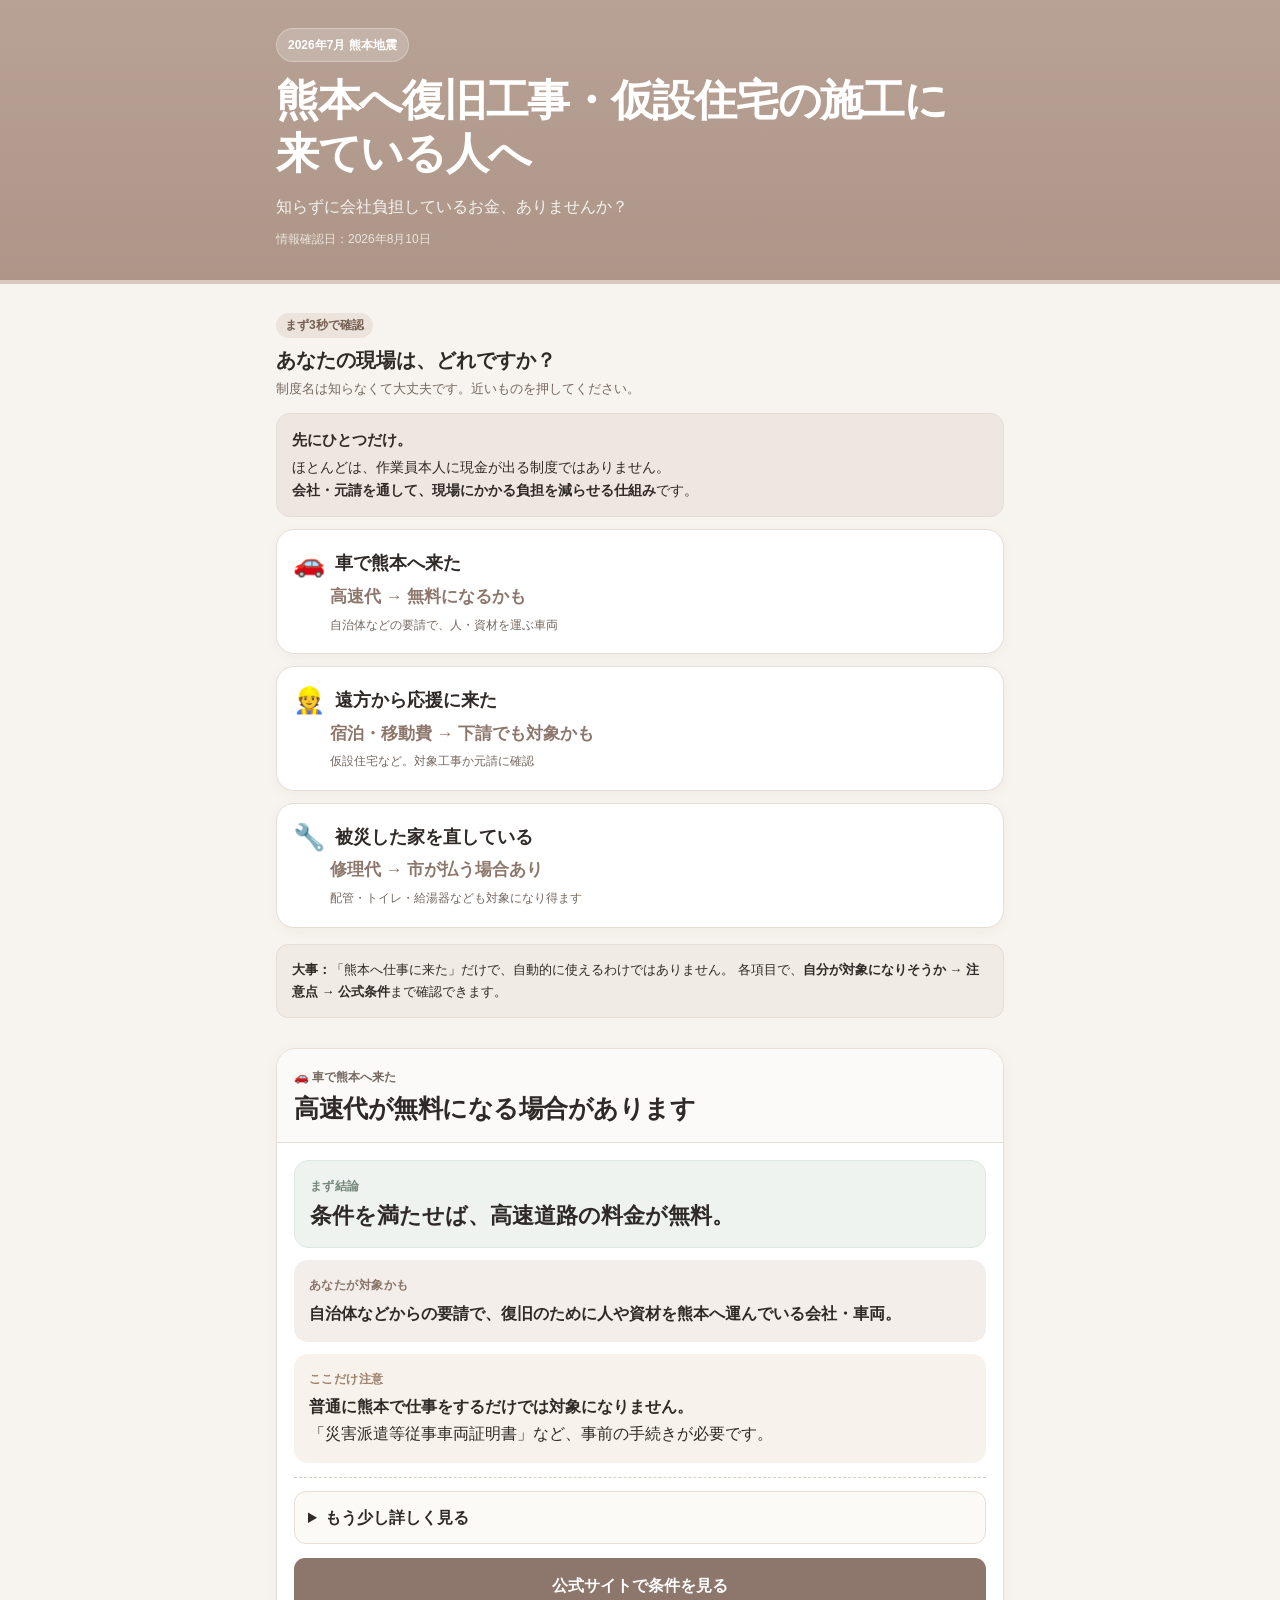
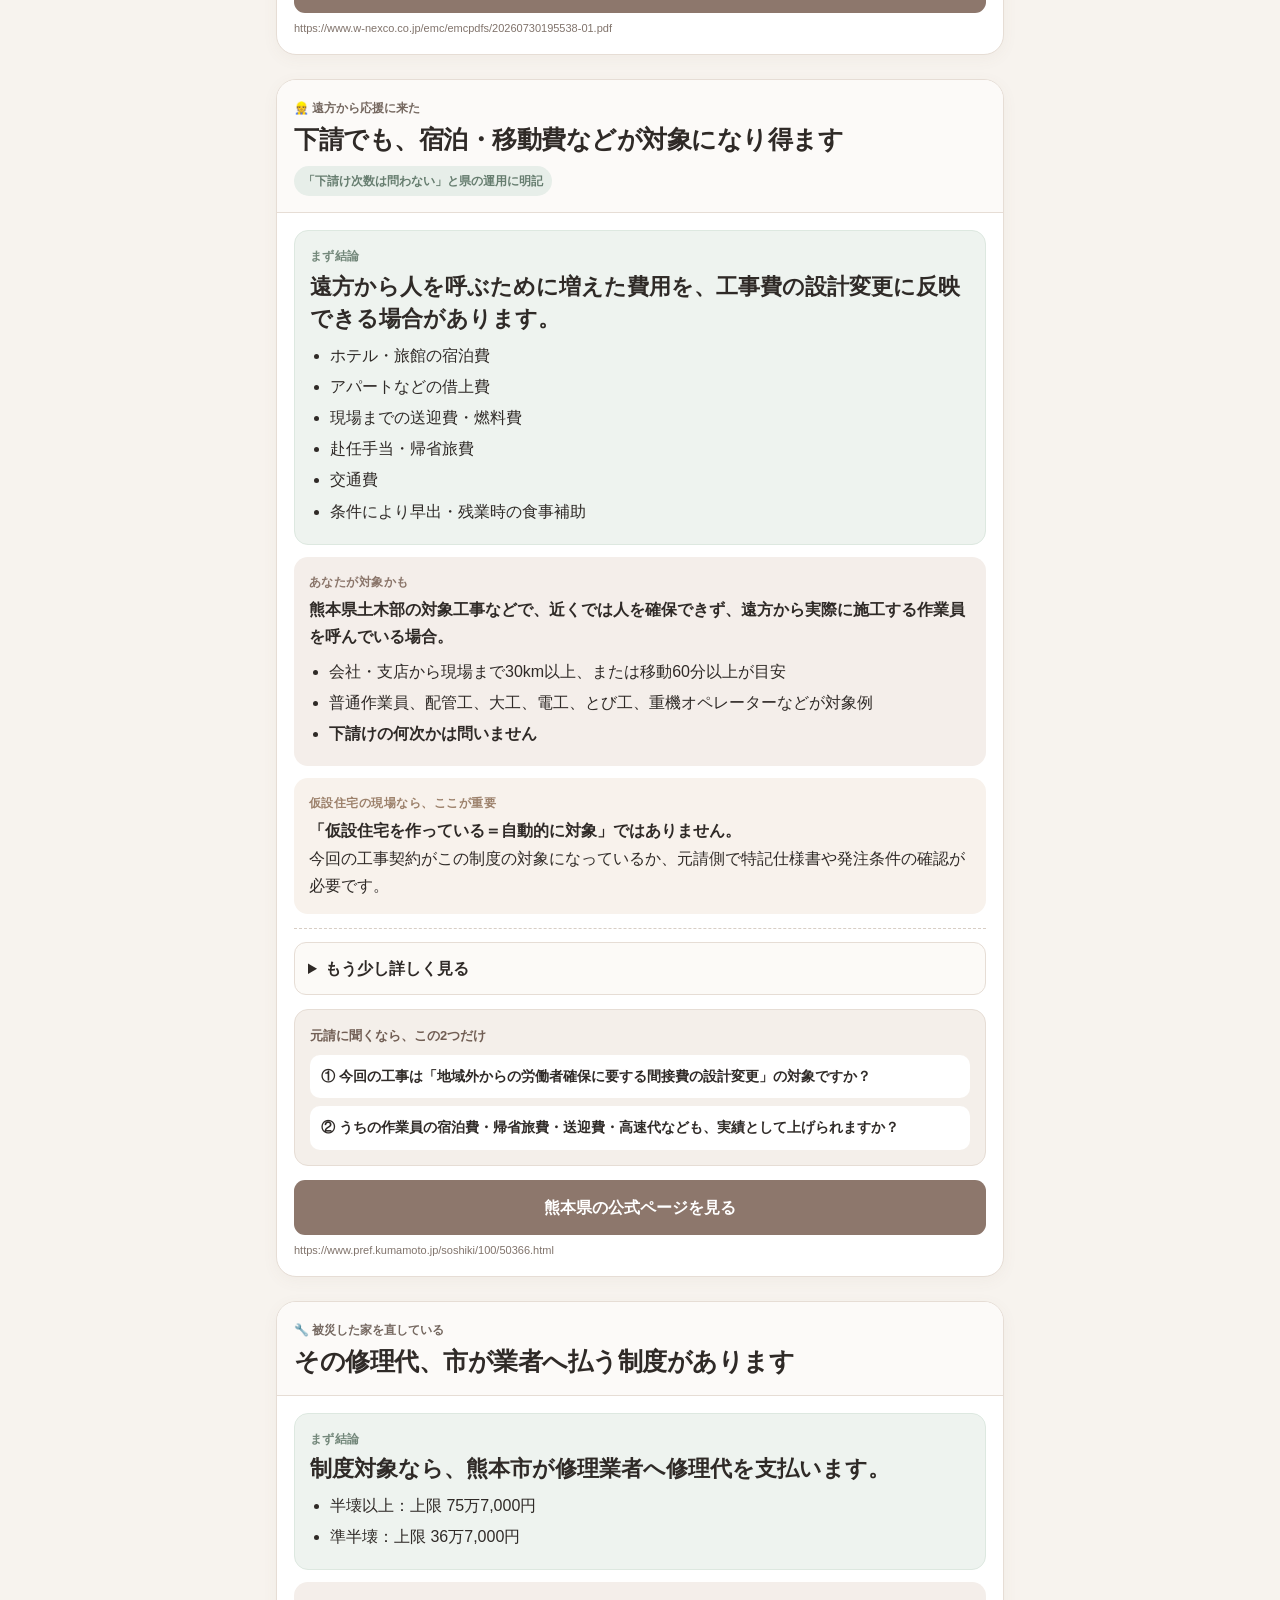
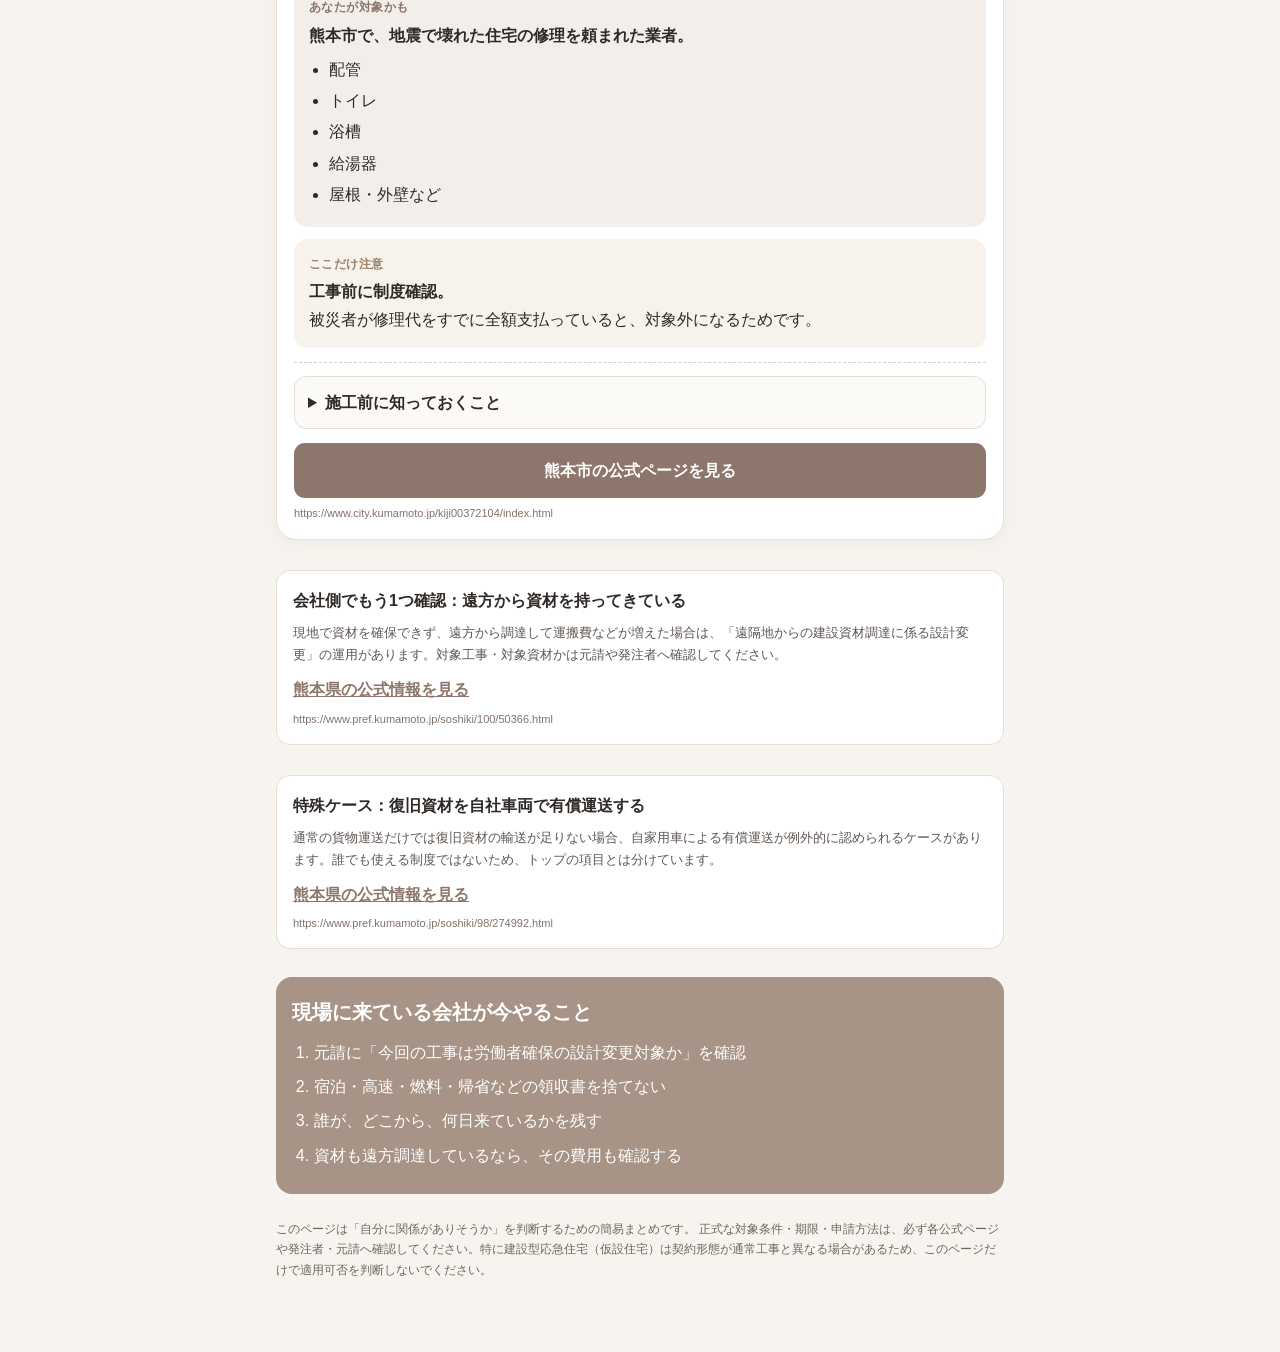
==== genba.html @ 7e6121ac "Add audience split landing page for Kumamoto support" ====
<!doctype html>
<html lang="ja">
<head>
<meta charset="utf-8">
<meta name="viewport" content="width=device-width, initial-scale=1">
<title>熊本へ復旧工事に来ている人へ</title>
<meta name="description" content="熊本へ復旧・仮設住宅などの施工に入る会社や現場の人向け。高速代、遠方作業員の宿泊・移動費、被災住宅の修理制度を簡単に確認できます。">
<style>
:root{
  --text:#2F2A27;
  --muted:#756860;
  --bg:#F7F3EE;
  --white:#FFFFFF;
  --line:#E6DDD5;

  --hero:#B39B8D;
  --hero-accent:#D8C8BD;

  --primary:#9C8578;
  --primary-strong:#8D776C;
  --primary-soft:#F2ECE7;

  --info:#9A867A;
  --info-soft:#F4EEEA;

  --success:#8FA193;
  --success-soft:#EEF3EF;

  --caution:#B39A82;
  --caution-soft:#F8F2EC;

  --neutral-soft:#F1EBE5;
}
*{box-sizing:border-box}
html{scroll-behavior:smooth}
body{
  margin:0;
  background:var(--bg);
  color:var(--text);
  font-family:-apple-system,BlinkMacSystemFont,"Segoe UI","Hiragino Sans","Yu Gothic UI","Yu Gothic",Meiryo,sans-serif;
  line-height:1.7;
}
a{color:inherit}
.wrap{max-width:760px;margin:0 auto;padding:0 16px 72px}

.hero{
  background:linear-gradient(180deg, #B8A295 0%, #AD9688 100%);
  color:#fff;
  border-bottom:4px solid var(--hero-accent);
}
.hero .wrap{padding-top:28px;padding-bottom:30px}
.kicker{
  display:inline-block;
  padding:6px 11px;
  margin-bottom:12px;
  background:rgba(255,255,255,.20);
  color:#fff;
  font-size:12px;
  font-weight:800;
  border-radius:999px;
  border:1px solid rgba(255,255,255,.28);
}
h1{
  margin:0;
  font-size:clamp(29px,7vw,43px);
  line-height:1.22;
  letter-spacing:-.03em;
}
.hero p{
  margin:14px 0 0;
  font-size:16px;
  color:#F6F3F0;
}
.date{
  margin-top:9px !important;
  color:#ECE3DC !important;
  font-size:12px !important;
}

.intro{
  margin:24px 0 12px;
  font-size:20px;
  font-weight:900;
  line-height:1.45;
}
.intro small{
  display:block;
  margin-top:5px;
  color:var(--muted);
  font-size:13px;
  font-weight:500;
}

.menu{display:grid;gap:12px}
.menu a{
  display:block;
  text-decoration:none;
  background:var(--white);
  border:1px solid var(--line);
  border-radius:18px;
  padding:18px 16px;
  box-shadow:0 3px 12px rgba(111,95,84,.05);
}
.menu .top{
  display:flex;
  align-items:center;
  gap:10px;
  margin-bottom:4px;
  font-size:18px;
  font-weight:900;
}
.icon{font-size:26px;line-height:1}
.arrow{
  display:block;
  padding-left:37px;
  color:var(--primary-strong);
  font-size:17px;
  font-weight:900;
}
.hint{
  display:block;
  padding-left:37px;
  margin-top:3px;
  font-size:12px;
  color:var(--muted);
}

.note{
  margin:16px 0 30px;
  padding:14px 15px;
  background:var(--neutral-soft);
  border:1px solid var(--line);
  border-radius:12px;
  font-size:13px;
}
.note b{color:var(--text)}
.pay-note{
  margin:14px 0 12px;
  padding:14px 15px;
  background:#EEE7E1;
  border:1px solid var(--line);
  border-radius:14px;
  font-size:14px;
  line-height:1.65;
}
.pay-note strong{
  display:block;
  margin-bottom:3px;
  font-size:15px;
}
.quick-label{
  display:inline-block;
  margin-bottom:8px;
  padding:4px 9px;
  border-radius:999px;
  background:#ECE3DC;
  color:#755F53;
  font-size:12px;
  font-weight:900;
}

.card{
  background:var(--white);
  border:1px solid var(--line);
  border-radius:20px;
  overflow:hidden;
  margin:17px 0 24px;
  box-shadow:0 4px 16px rgba(111,95,84,.05);
}
.card-head{
  padding:18px 17px 16px;
  border-bottom:1px solid var(--line);
  background:#FCFAF8;
}
.card-head .eyebrow{
  font-size:12px;
  font-weight:900;
  color:var(--muted);
}
.card h2{
  margin:5px 0 0;
  font-size:25px;
  line-height:1.35;
  letter-spacing:-.02em;
}
.card-body{padding:17px}

.answer,.who,.caution{
  margin:0 0 12px;
  padding:15px;
  border-radius:14px;
}
.answer{background:var(--success-soft)}
.who{background:var(--info-soft)}
.caution{background:var(--caution-soft)}

.small{
  display:block;
  margin-bottom:4px;
  font-size:12px;
  font-weight:900;
  letter-spacing:.04em;
}
.answer .small{color:#73877A}
.who .small{color:#8A756A}
.caution .small{color:#9C816B}

.answer strong{
  display:block;
  font-size:22px;
  line-height:1.45;
}
.answer{
  border:1px solid #DDE8E0;
}
.who p,.caution p{margin:0}
.who p{font-weight:800}
ul{margin:7px 0 0;padding-left:1.25em}
li{margin:4px 0}

.details{
  margin-top:14px;
  border-top:1px dashed #D8CEC5;
  padding-top:13px;
}
details{
  border:1px solid var(--line);
  border-radius:12px;
  background:#FCFAF7;
  overflow:hidden;
}
summary{
  cursor:pointer;
  padding:12px 13px;
  font-weight:900;
}
.detail-inner{
  padding:0 13px 13px;
  font-size:13px;
  color:#57504B;
}

.ask-box{
  margin:14px 0 0;
  padding:15px;
  background:#F4EFEA;
  border:1px solid var(--line);
  border-radius:14px;
}
.ask-box .ask-title{
  display:block;
  margin-bottom:8px;
  font-size:13px;
  font-weight:900;
  color:#715E54;
}
.ask-box p{
  margin:8px 0 0;
  padding:10px 11px;
  background:#fff;
  border-radius:10px;
  font-size:14px;
  font-weight:800;
  line-height:1.65;
}
.badge{
  display:inline-block;
  margin-top:9px;
  padding:5px 9px;
  border-radius:999px;
  background:#E7EEE9;
  color:#667D6F;
  font-size:12px;
  font-weight:900;
}

.official{margin-top:14px}
.btn{
  display:block;
  width:100%;
  text-decoration:none;
  text-align:center;
  padding:14px 12px;
  background:var(--primary-strong);
  color:#fff;
  border-radius:11px;
  font-weight:900;
}
.url{
  display:block;
  margin-top:8px;
  font-size:11px;
  line-height:1.45;
  color:#80736B;
  word-break:break-all;
  overflow-wrap:anywhere;
}

.other{
  margin:30px 0 0;
  padding:16px 16px;
  background:var(--white);
  border:1px solid var(--line);
  border-radius:14px;
}
.other h3{margin:0 0 8px;font-size:16px}
.other p{margin:0 0 10px;font-size:13px;color:#5F5752}
.other a{color:var(--primary-strong);font-weight:800;word-break:break-all}

.last{
  margin-top:28px;
  padding:18px 16px;
  background:#A89486;
  color:#fff;
  border-radius:16px;
}
.last h2{margin:0 0 10px;font-size:20px}
.last ol{margin:0;padding-left:1.35em}
.last li{margin:7px 0}

footer{
  margin-top:25px;
  font-size:12px;
  color:#6F665F;
}

@media(max-width:520px){
  .hero .wrap{padding-top:24px;padding-bottom:25px}
  .card h2{font-size:22px}
  .answer strong{font-size:20px}
}
</style>
</head>
<body>

<section class="hero">
  <div class="wrap">
    <div class="kicker">2026年7月 熊本地震</div>
    <h1>熊本へ復旧工事・仮設住宅の施工に<br>来ている人へ</h1>
    <p>知らずに会社負担しているお金、ありませんか？</p>
    <p class="date">情報確認日：2026年8月10日</p>
  </div>
</section>

<main class="wrap">
  <div class="intro">
    <span class="quick-label">まず3秒で確認</span><br>
    あなたの現場は、どれですか？
    <small>制度名は知らなくて大丈夫です。近いものを押してください。</small>
  </div>

  <div class="pay-note">
    <strong>先にひとつだけ。</strong>
    ほとんどは、作業員本人に現金が出る制度ではありません。<br>
    <b>会社・元請を通して、現場にかかる負担を減らせる仕組み</b>です。
  </div>

  <nav class="menu">
    <a href="#highway">
      <span class="top"><span class="icon">🚗</span>車で熊本へ来た</span>
      <span class="arrow">高速代 → 無料になるかも</span>
      <span class="hint">自治体などの要請で、人・資材を運ぶ車両</span>
    </a>
    <a href="#stay">
      <span class="top"><span class="icon">👷</span>遠方から応援に来た</span>
      <span class="arrow">宿泊・移動費 → 下請でも対象かも</span>
      <span class="hint">仮設住宅など。対象工事か元請に確認</span>
    </a>
    <a href="#repair">
      <span class="top"><span class="icon">🔧</span>被災した家を直している</span>
      <span class="arrow">修理代 → 市が払う場合あり</span>
      <span class="hint">配管・トイレ・給湯器なども対象になり得ます</span>
    </a>
  </nav>

  <div class="note">
    <b>大事：</b>「熊本へ仕事に来た」だけで、自動的に使えるわけではありません。
    各項目で、<b>自分が対象になりそうか → 注意点 → 公式条件</b>まで確認できます。
  </div>

  <article class="card" id="highway">
    <div class="card-head">
      <div class="eyebrow">🚗 車で熊本へ来た</div>
      <h2>高速代が無料になる場合があります</h2>
    </div>
    <div class="card-body">
      <div class="answer">
        <span class="small">まず結論</span>
        <strong>条件を満たせば、高速道路の料金が無料。</strong>
      </div>
      <div class="who">
        <span class="small">あなたが対象かも</span>
        <p>自治体などからの要請で、復旧のために人や資材を熊本へ運んでいる会社・車両。</p>
      </div>
      <div class="caution">
        <span class="small">ここだけ注意</span>
        <p><b>普通に熊本で仕事をするだけでは対象になりません。</b><br>
        「災害派遣等従事車両証明書」など、事前の手続きが必要です。</p>
      </div>
      <div class="details">
        <details>
          <summary>もう少し詳しく見る</summary>
          <div class="detail-inner">
            <ul>
              <li>被災地の復旧・復興のため、人員や物資等を輸送する車両が対象になり得ます。</li>
              <li>公的機関等の派遣要請に基づく証明書が必要です。</li>
              <li>無料措置を受ける際は、ETCではなく指定された料金所レーンを利用します。</li>
            </ul>
          </div>
        </details>
      </div>
      <div class="official">
        <a class="btn" href="https://www.w-nexco.co.jp/emc/emcpdfs/20260730195538-01.pdf" target="_blank" rel="noopener">公式サイトで条件を見る</a>
        <span class="url">https://www.w-nexco.co.jp/emc/emcpdfs/20260730195538-01.pdf</span>
      </div>
    </div>
  </article>

  <article class="card" id="stay">
    <div class="card-head">
      <div class="eyebrow">👷 遠方から応援に来た</div>
      <h2>下請でも、宿泊・移動費などが対象になり得ます</h2>
      <span class="badge">「下請け次数は問わない」と県の運用に明記</span>
    </div>
    <div class="card-body">
      <div class="answer">
        <span class="small">まず結論</span>
        <strong>遠方から人を呼ぶために増えた費用を、工事費の設計変更に反映できる場合があります。</strong>
        <ul>
          <li>ホテル・旅館の宿泊費</li>
          <li>アパートなどの借上費</li>
          <li>現場までの送迎費・燃料費</li>
          <li>赴任手当・帰省旅費</li>
          <li>交通費</li>
          <li>条件により早出・残業時の食事補助</li>
        </ul>
      </div>

      <div class="who">
        <span class="small">あなたが対象かも</span>
        <p>熊本県土木部の対象工事などで、近くでは人を確保できず、遠方から実際に施工する作業員を呼んでいる場合。</p>
        <ul>
          <li>会社・支店から現場まで30km以上、または移動60分以上が目安</li>
          <li>普通作業員、配管工、大工、電工、とび工、重機オペレーターなどが対象例</li>
          <li><b>下請けの何次かは問いません</b></li>
        </ul>
      </div>

      <div class="caution">
        <span class="small">仮設住宅の現場なら、ここが重要</span>
        <p><b>「仮設住宅を作っている＝自動的に対象」ではありません。</b><br>
        今回の工事契約がこの制度の対象になっているか、元請側で特記仕様書や発注条件の確認が必要です。</p>
      </div>

      <div class="details">
        <details>
          <summary>もう少し詳しく見る</summary>
          <div class="detail-inner">
            <ul>
              <li>県の資料では「別途の現金支給」ではなく、受注者と発注者の協議による設計変更として扱います。</li>
              <li>領収書・宿泊者ごとの宿泊費資料・燃料費・高速道路利用料・帰省旅費など、実際に支払ったことを確認できる資料が重要です。</li>
              <li>現場代理人・監理（主任）技術者・事務員などは、この制度上の「労働者」の対象から外れる扱いがあります。</li>
              <li>宿泊費には県の運用上の上限額がありますが、妥当性を証明できる場合の扱いも定められています。</li>
            </ul>
          </div>
        </details>
      </div>

      <div class="ask-box">
        <span class="ask-title">元請に聞くなら、この2つだけ</span>
        <p>① 今回の工事は「地域外からの労働者確保に要する間接費の設計変更」の対象ですか？</p>
        <p>② うちの作業員の宿泊費・帰省旅費・送迎費・高速代なども、実績として上げられますか？</p>
      </div>

      <div class="official">
        <a class="btn" href="https://www.pref.kumamoto.jp/soshiki/100/50366.html" target="_blank" rel="noopener">熊本県の公式ページを見る</a>
        <span class="url">https://www.pref.kumamoto.jp/soshiki/100/50366.html</span>
      </div>
    </div>
  </article>

  <article class="card" id="repair">
    <div class="card-head">
      <div class="eyebrow">🔧 被災した家を直している</div>
      <h2>その修理代、市が業者へ払う制度があります</h2>
    </div>
    <div class="card-body">
      <div class="answer">
        <span class="small">まず結論</span>
        <strong>制度対象なら、熊本市が修理業者へ修理代を支払います。</strong>
        <ul>
          <li>半壊以上：上限 75万7,000円</li>
          <li>準半壊：上限 36万7,000円</li>
        </ul>
      </div>
      <div class="who">
        <span class="small">あなたが対象かも</span>
        <p>熊本市で、地震で壊れた住宅の修理を頼まれた業者。</p>
        <ul>
          <li>配管</li><li>トイレ</li><li>浴槽</li><li>給湯器</li><li>屋根・外壁など</li>
        </ul>
      </div>
      <div class="caution">
        <span class="small">ここだけ注意</span>
        <p><b>工事前に制度確認。</b><br>
        被災者が修理代をすでに全額支払っていると、対象外になるためです。</p>
      </div>
      <div class="details">
        <details>
          <summary>施工前に知っておくこと</summary>
          <div class="detail-inner">
            <ul>
              <li>施工会社への補助金ではなく、被災者が利用する「住宅の応急修理」です。</li>
              <li>施工前・施工中・施工後の写真が重要です。</li>
              <li>熊本市から施工業者への支払いには時間がかかる場合があります。</li>
            </ul>
          </div>
        </details>
      </div>
      <div class="official">
        <a class="btn" href="https://www.city.kumamoto.jp/kiji00372104/index.html" target="_blank" rel="noopener">熊本市の公式ページを見る</a>
        <span class="url">https://www.city.kumamoto.jp/kiji00372104/index.html</span>
      </div>
    </div>
  </article>

  <section class="other">
    <h3>会社側でもう1つ確認：遠方から資材を持ってきている</h3>
    <p>現地で資材を確保できず、遠方から調達して運搬費などが増えた場合は、「遠隔地からの建設資材調達に係る設計変更」の運用があります。対象工事・対象資材かは元請や発注者へ確認してください。</p>
    <a href="https://www.pref.kumamoto.jp/soshiki/100/50366.html" target="_blank" rel="noopener">熊本県の公式情報を見る</a>
    <div class="url">https://www.pref.kumamoto.jp/soshiki/100/50366.html</div>
  </section>

  <section class="other">
    <h3>特殊ケース：復旧資材を自社車両で有償運送する</h3>
    <p>通常の貨物運送だけでは復旧資材の輸送が足りない場合、自家用車による有償運送が例外的に認められるケースがあります。誰でも使える制度ではないため、トップの項目とは分けています。</p>
    <a href="https://www.pref.kumamoto.jp/soshiki/98/274992.html" target="_blank" rel="noopener">熊本県の公式情報を見る</a>
    <div class="url">https://www.pref.kumamoto.jp/soshiki/98/274992.html</div>
  </section>

  <section class="last">
    <h2>現場に来ている会社が今やること</h2>
    <ol>
      <li>元請に「今回の工事は労働者確保の設計変更対象か」を確認</li>
      <li>宿泊・高速・燃料・帰省などの領収書を捨てない</li>
      <li>誰が、どこから、何日来ているかを残す</li>
      <li>資材も遠方調達しているなら、その費用も確認する</li>
    </ol>
  </section>

  <footer>
    このページは「自分に関係がありそうか」を判断するための簡易まとめです。
    正式な対象条件・期限・申請方法は、必ず各公式ページや発注者・元請へ確認してください。特に建設型応急住宅（仮設住宅）は契約形態が通常工事と異なる場合があるため、このページだけで適用可否を判断しないでください。
  </footer>
</main>
</body>
</html>
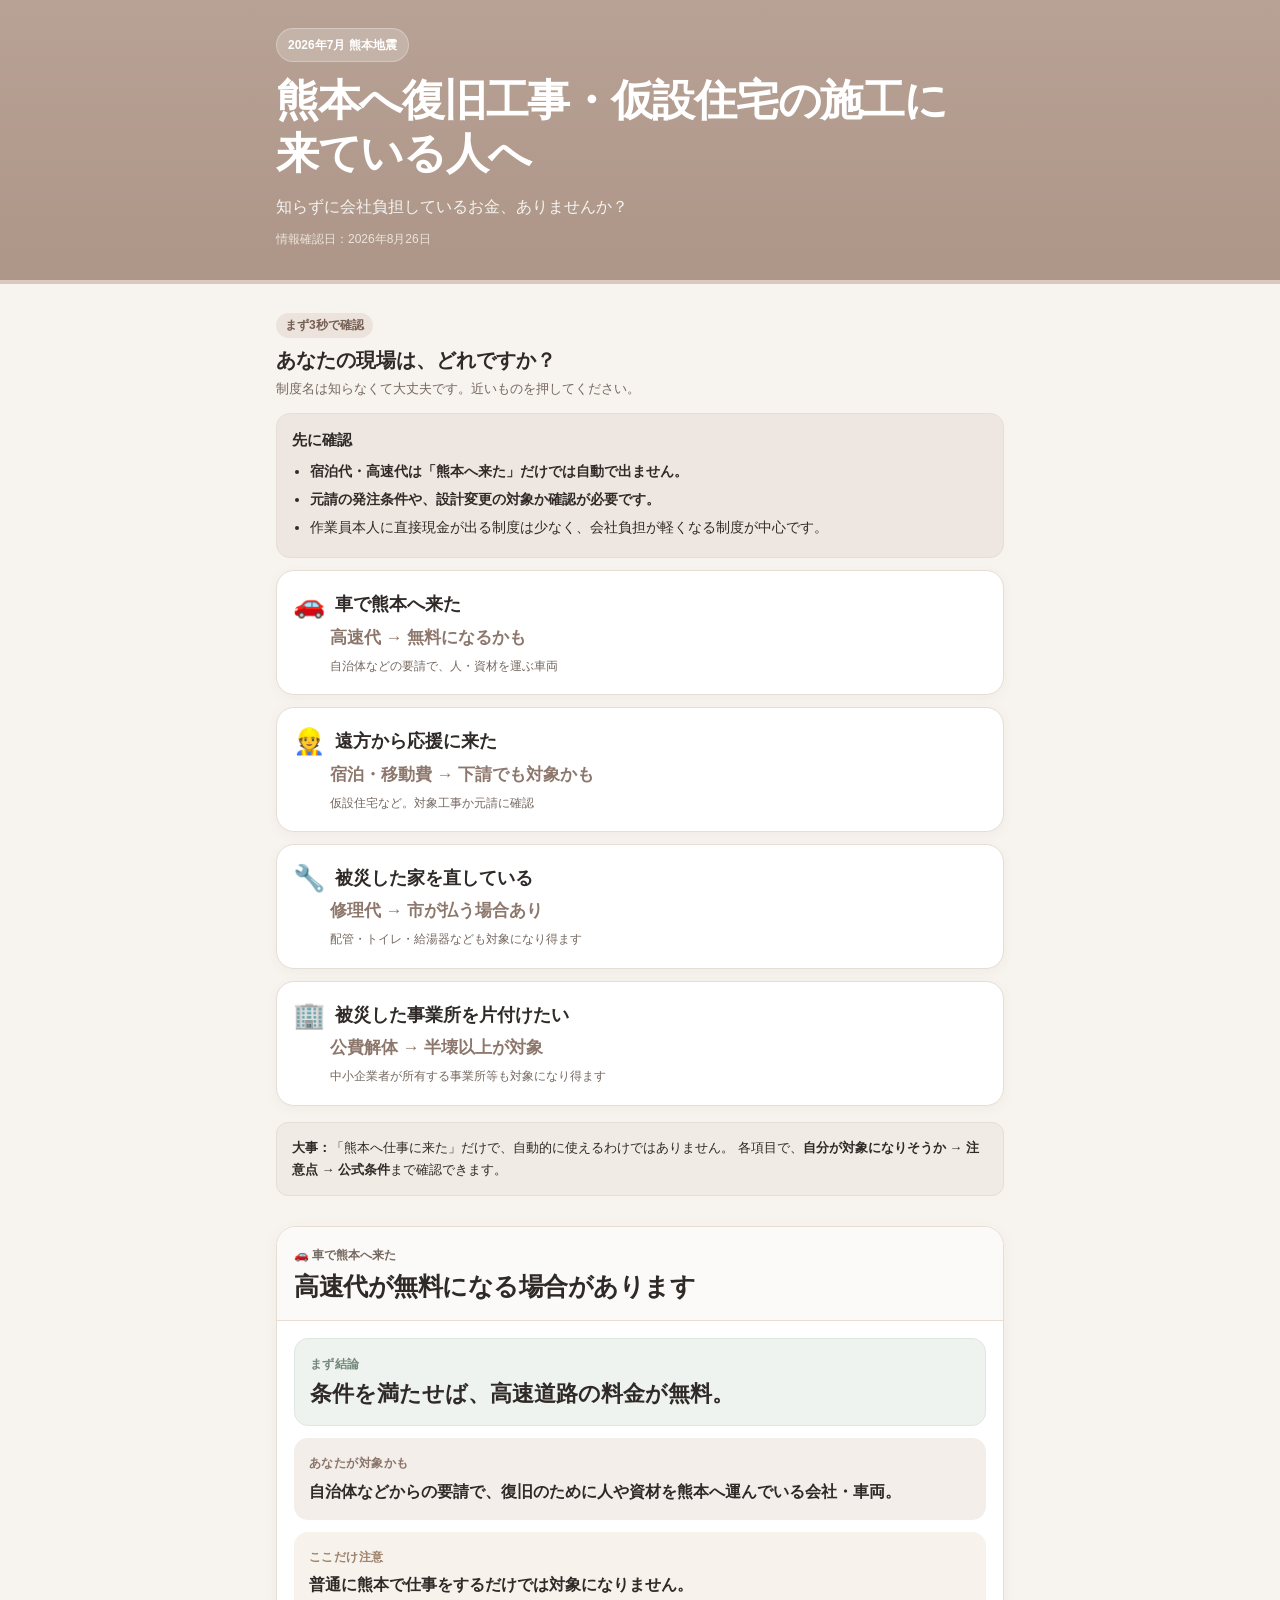
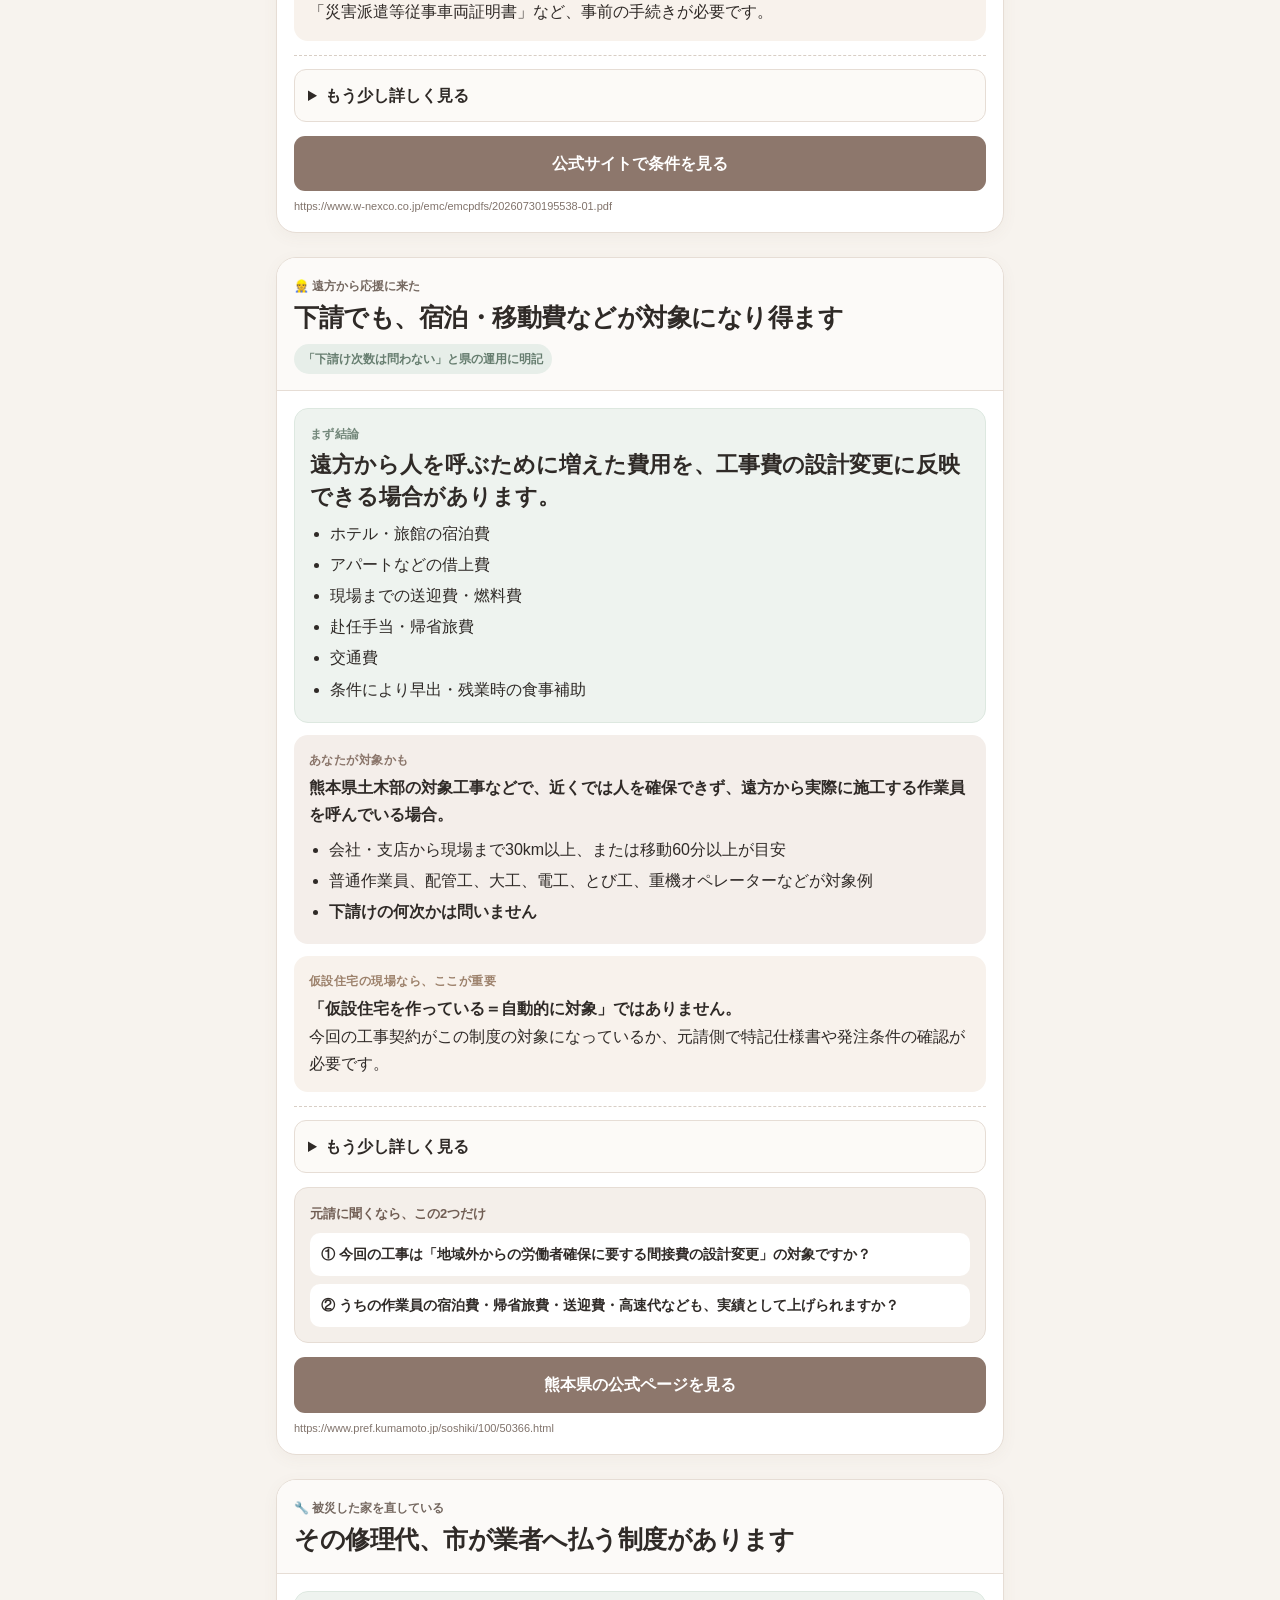
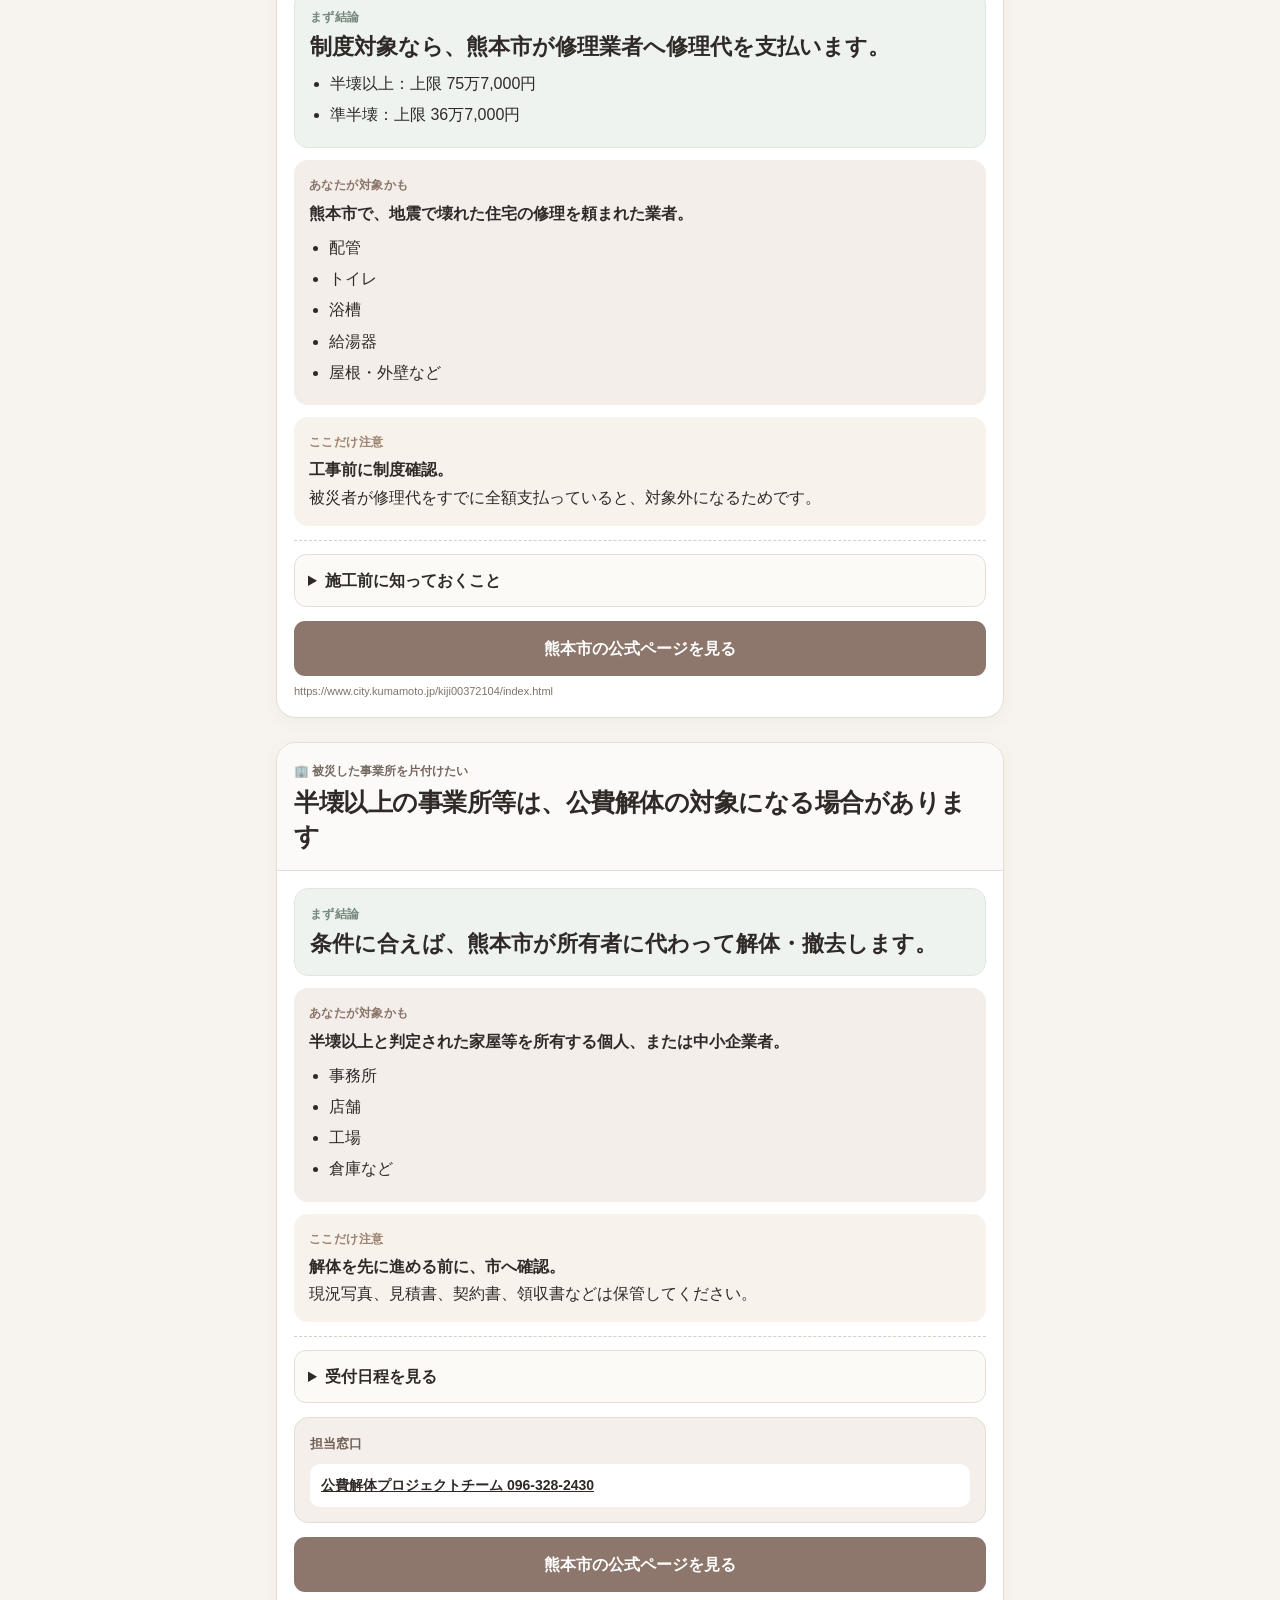
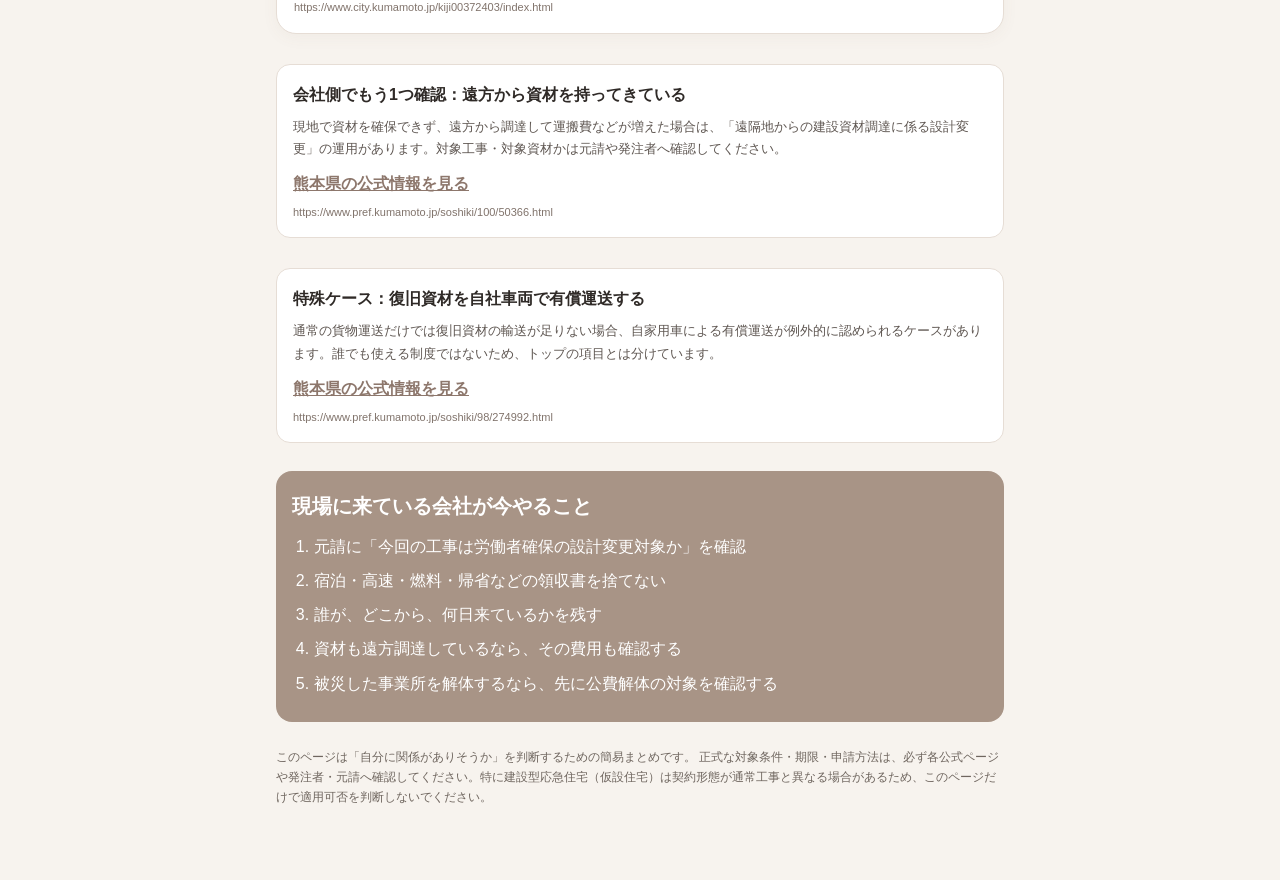
==== commit 939bd57c: "Update support information in original site design" ====
--- a/genba.html
+++ b/genba.html
@@ -148,6 +148,11 @@
   margin-bottom:3px;
   font-size:15px;
 }
+.pay-note ul{
+  margin:7px 0 0;
+  padding-left:1.25em;
+}
+.pay-note li+li{margin-top:5px}
 .quick-label{
   display:inline-block;
   margin-bottom:8px;
@@ -338,7 +343,7 @@
     <div class="kicker">2026年7月 熊本地震</div>
     <h1>熊本へ復旧工事・仮設住宅の施工に<br>来ている人へ</h1>
     <p>知らずに会社負担しているお金、ありませんか？</p>
-    <p class="date">情報確認日：2026年8月10日</p>
+    <p class="date">情報確認日：2026年8月26日</p>
   </div>
 </section>
 
@@ -350,9 +355,12 @@
   </div>
 
   <div class="pay-note">
-    <strong>先にひとつだけ。</strong>
-    ほとんどは、作業員本人に現金が出る制度ではありません。<br>
-    <b>会社・元請を通して、現場にかかる負担を減らせる仕組み</b>です。
+    <strong>先に確認</strong>
+    <ul>
+      <li><b>宿泊代・高速代は「熊本へ来た」だけでは自動で出ません。</b></li>
+      <li><b>元請の発注条件や、設計変更の対象か確認が必要です。</b></li>
+      <li>作業員本人に直接現金が出る制度は少なく、会社負担が軽くなる制度が中心です。</li>
+    </ul>
   </div>
 
   <nav class="menu">
@@ -371,6 +379,11 @@
       <span class="arrow">修理代 → 市が払う場合あり</span>
       <span class="hint">配管・トイレ・給湯器なども対象になり得ます</span>
     </a>
+    <a href="#demolition">
+      <span class="top"><span class="icon">🏢</span>被災した事業所を片付けたい</span>
+      <span class="arrow">公費解体 → 半壊以上が対象</span>
+      <span class="hint">中小企業者が所有する事業所等も対象になり得ます</span>
+    </a>
   </nav>
 
   <div class="note">
@@ -524,6 +537,51 @@
     </div>
   </article>
 
+  <article class="card" id="demolition">
+    <div class="card-head">
+      <div class="eyebrow">🏢 被災した事業所を片付けたい</div>
+      <h2>半壊以上の事業所等は、公費解体の対象になる場合があります</h2>
+    </div>
+    <div class="card-body">
+      <div class="answer">
+        <span class="small">まず結論</span>
+        <strong>条件に合えば、熊本市が所有者に代わって解体・撤去します。</strong>
+      </div>
+      <div class="who">
+        <span class="small">あなたが対象かも</span>
+        <p>半壊以上と判定された家屋等を所有する個人、または中小企業者。</p>
+        <ul>
+          <li>事務所</li><li>店舗</li><li>工場</li><li>倉庫など</li>
+        </ul>
+      </div>
+      <div class="caution">
+        <span class="small">ここだけ注意</span>
+        <p><b>解体を先に進める前に、市へ確認。</b><br>
+        現況写真、見積書、契約書、領収書などは保管してください。</p>
+      </div>
+      <div class="details">
+        <details>
+          <summary>受付日程を見る</summary>
+          <div class="detail-inner">
+            <ul>
+              <li>申請予約は2026年8月25日から受付中です。</li>
+              <li>申請書類の受付期間は2026年9月10日から12月10日までです。</li>
+              <li>予約時点でり災証明書を待っている場合も相談できます。</li>
+            </ul>
+          </div>
+        </details>
+      </div>
+      <div class="ask-box">
+        <span class="ask-title">担当窓口</span>
+        <p><a href="tel:0963282430">公費解体プロジェクトチーム 096-328-2430</a></p>
+      </div>
+      <div class="official">
+        <a class="btn" href="https://www.city.kumamoto.jp/kiji00372403/index.html" target="_blank" rel="noopener">熊本市の公式ページを見る</a>
+        <span class="url">https://www.city.kumamoto.jp/kiji00372403/index.html</span>
+      </div>
+    </div>
+  </article>
+
   <section class="other">
     <h3>会社側でもう1つ確認：遠方から資材を持ってきている</h3>
     <p>現地で資材を確保できず、遠方から調達して運搬費などが増えた場合は、「遠隔地からの建設資材調達に係る設計変更」の運用があります。対象工事・対象資材かは元請や発注者へ確認してください。</p>
@@ -545,6 +603,7 @@
       <li>宿泊・高速・燃料・帰省などの領収書を捨てない</li>
       <li>誰が、どこから、何日来ているかを残す</li>
       <li>資材も遠方調達しているなら、その費用も確認する</li>
+      <li>被災した事業所を解体するなら、先に公費解体の対象を確認する</li>
     </ol>
   </section>
 
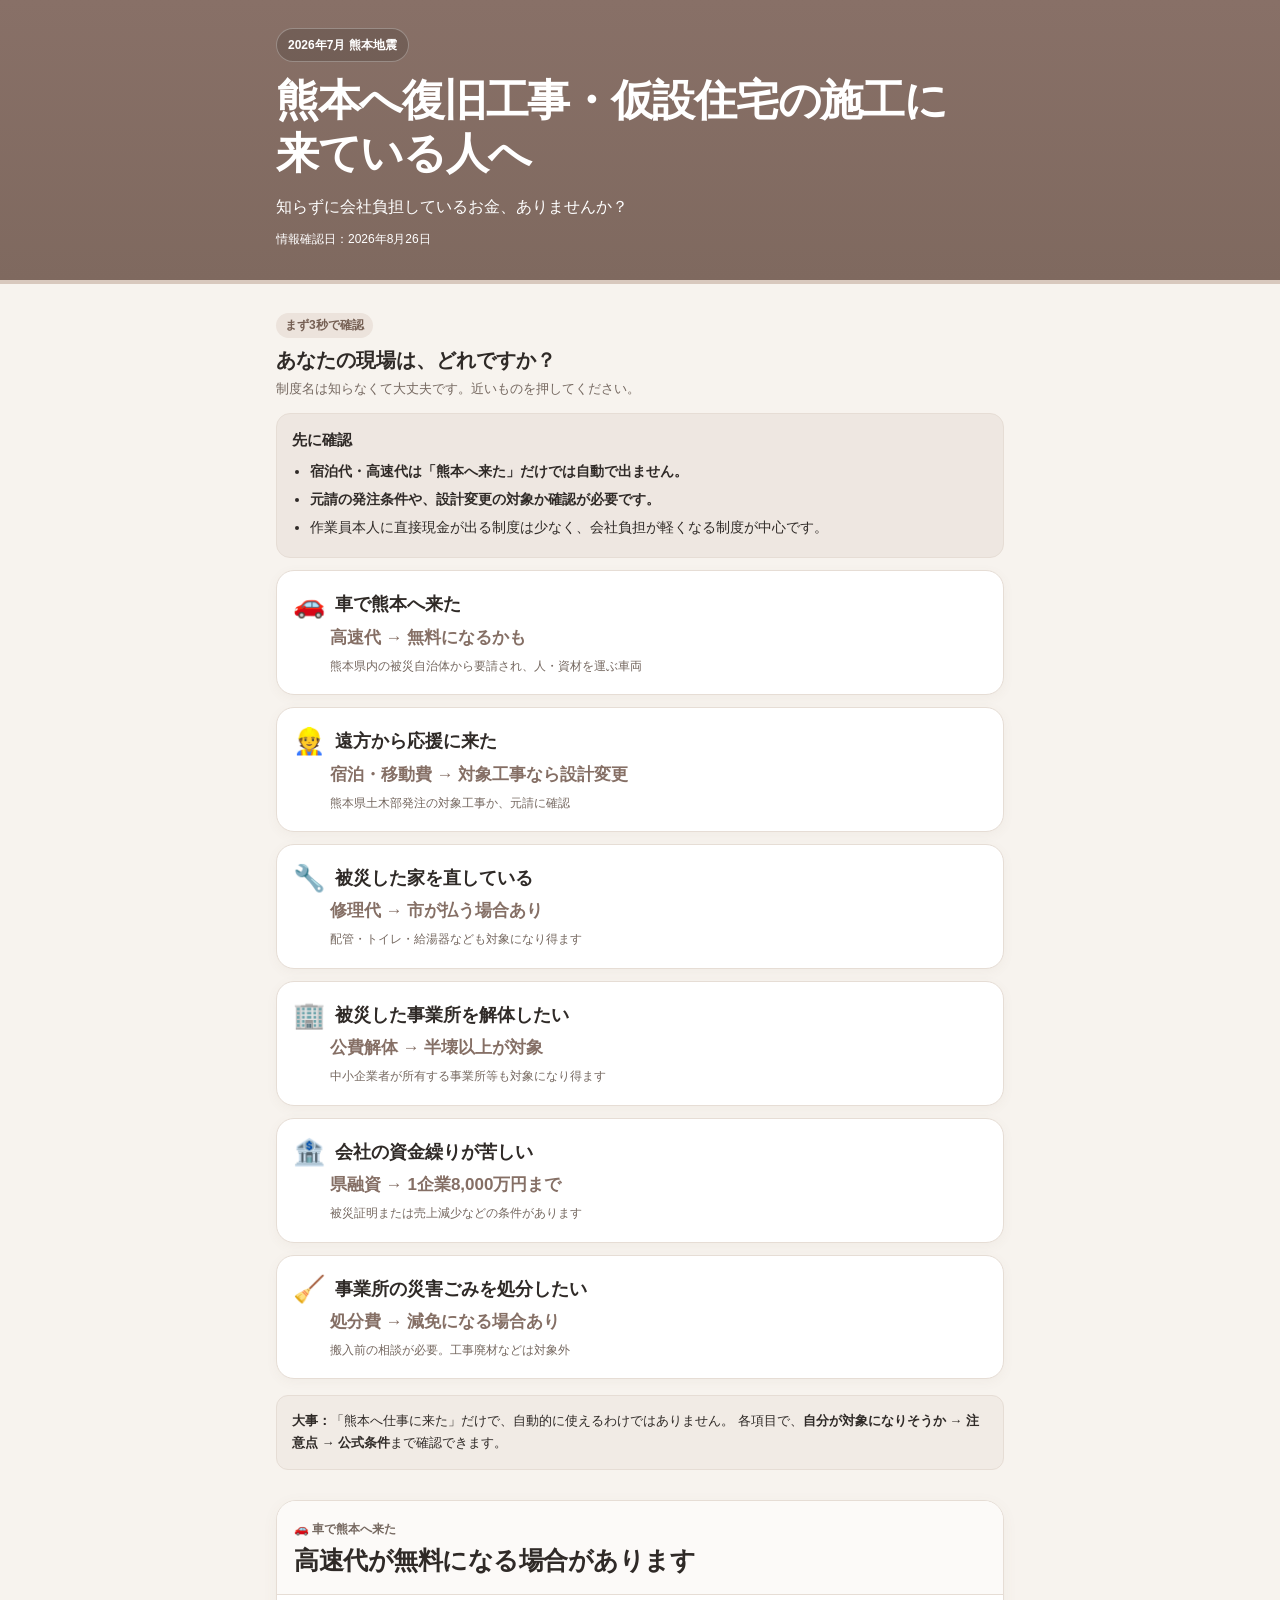
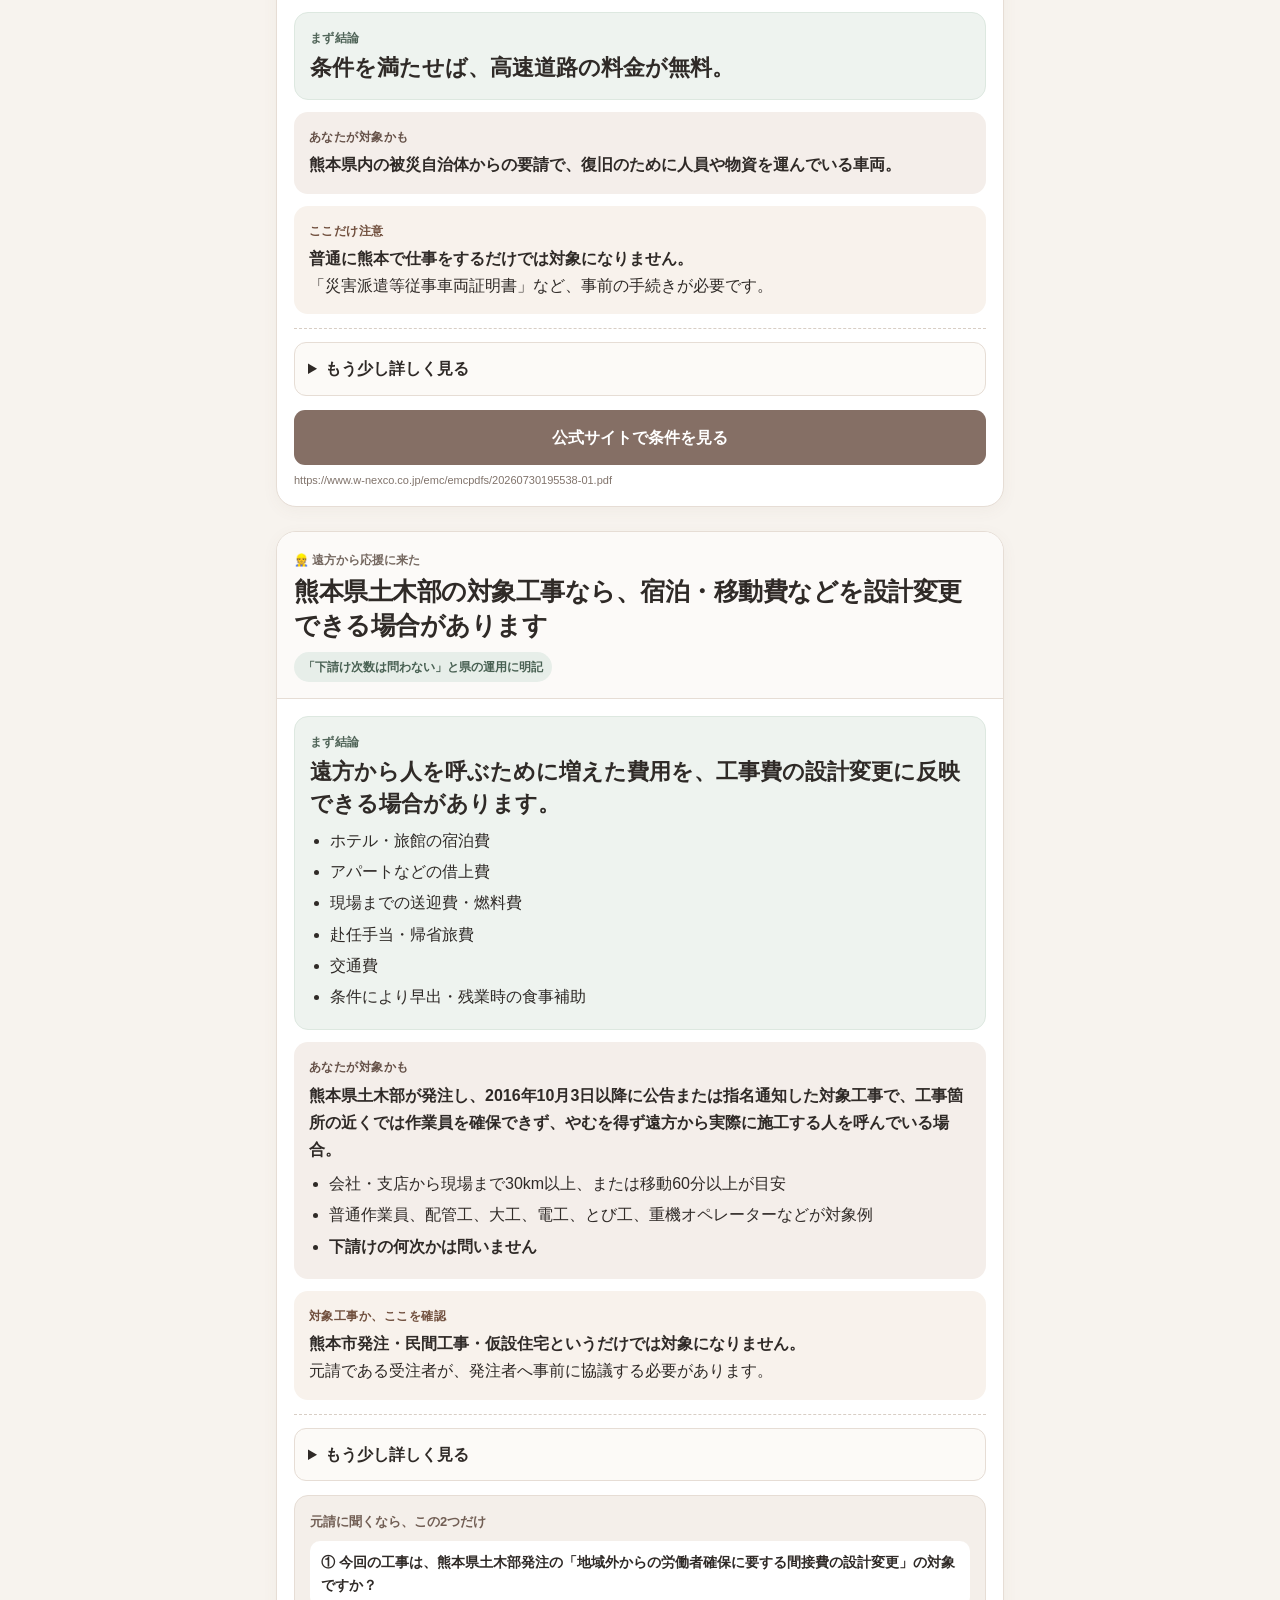
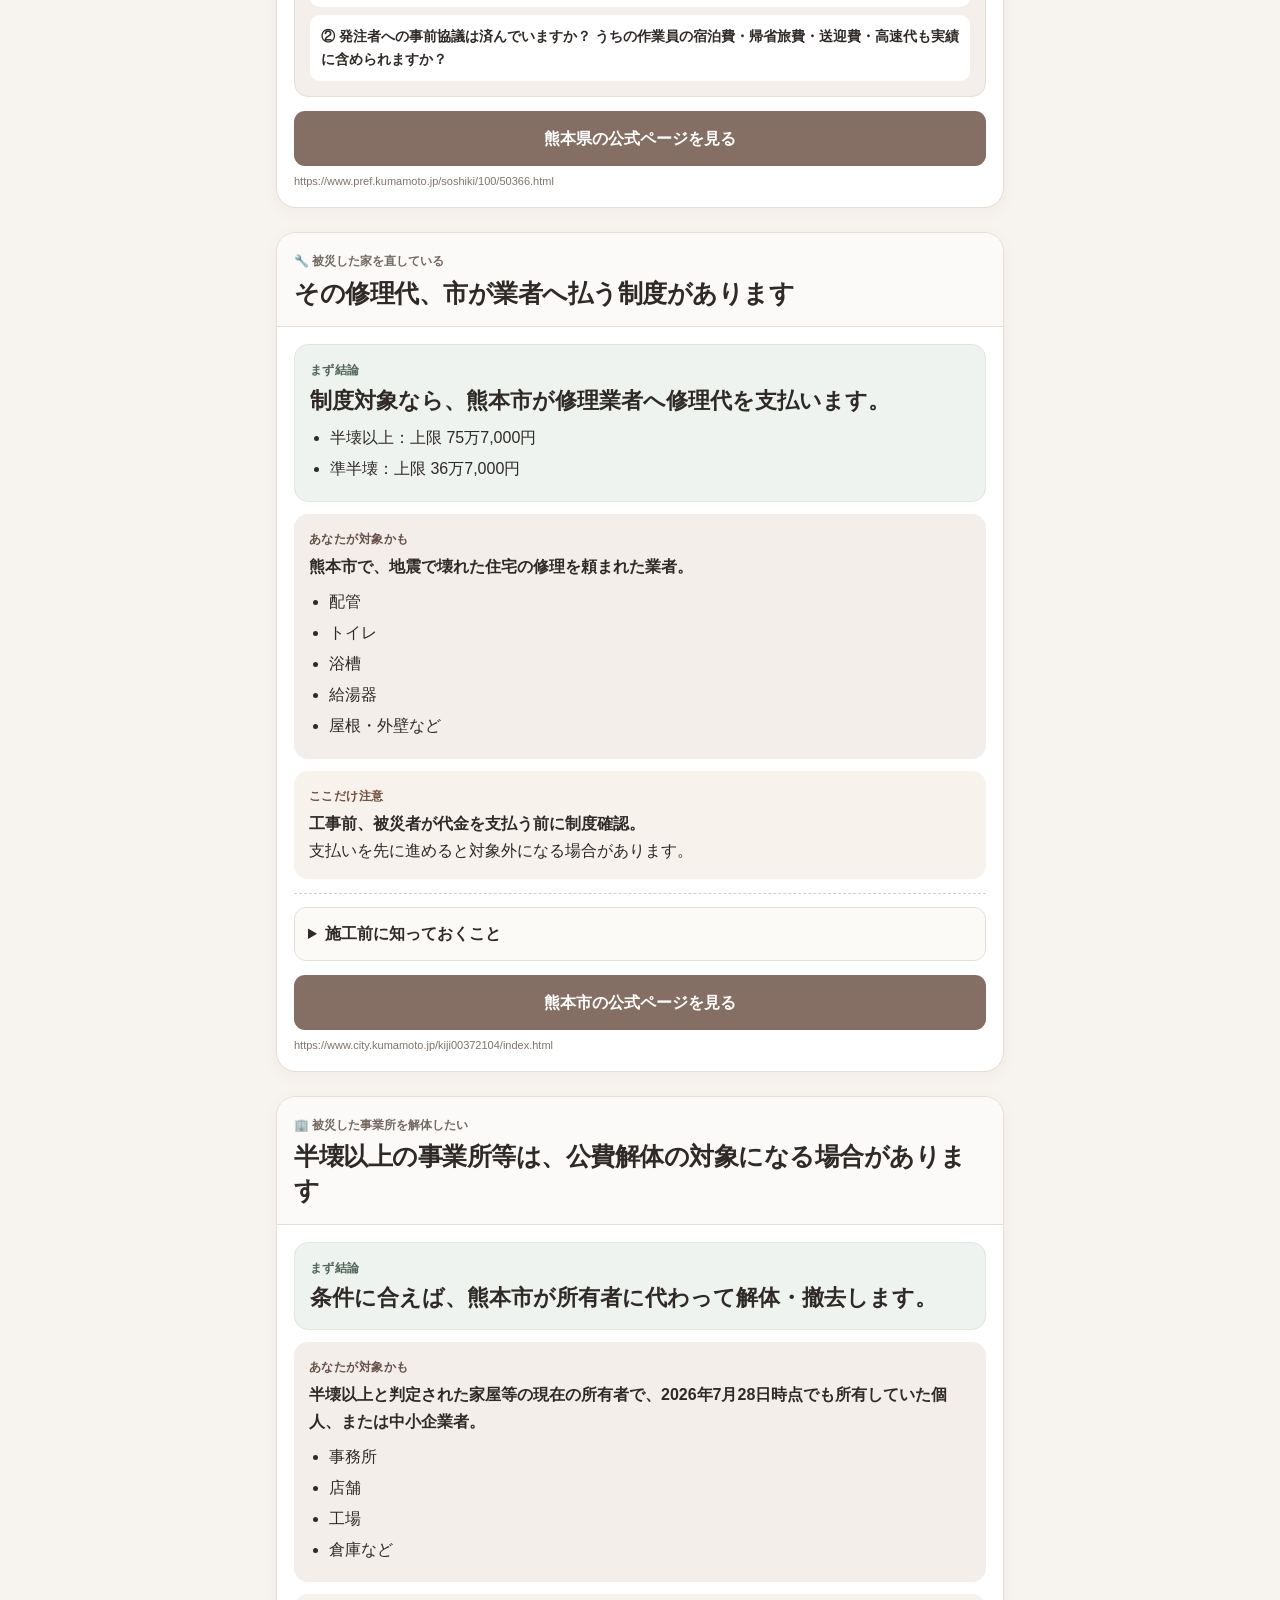
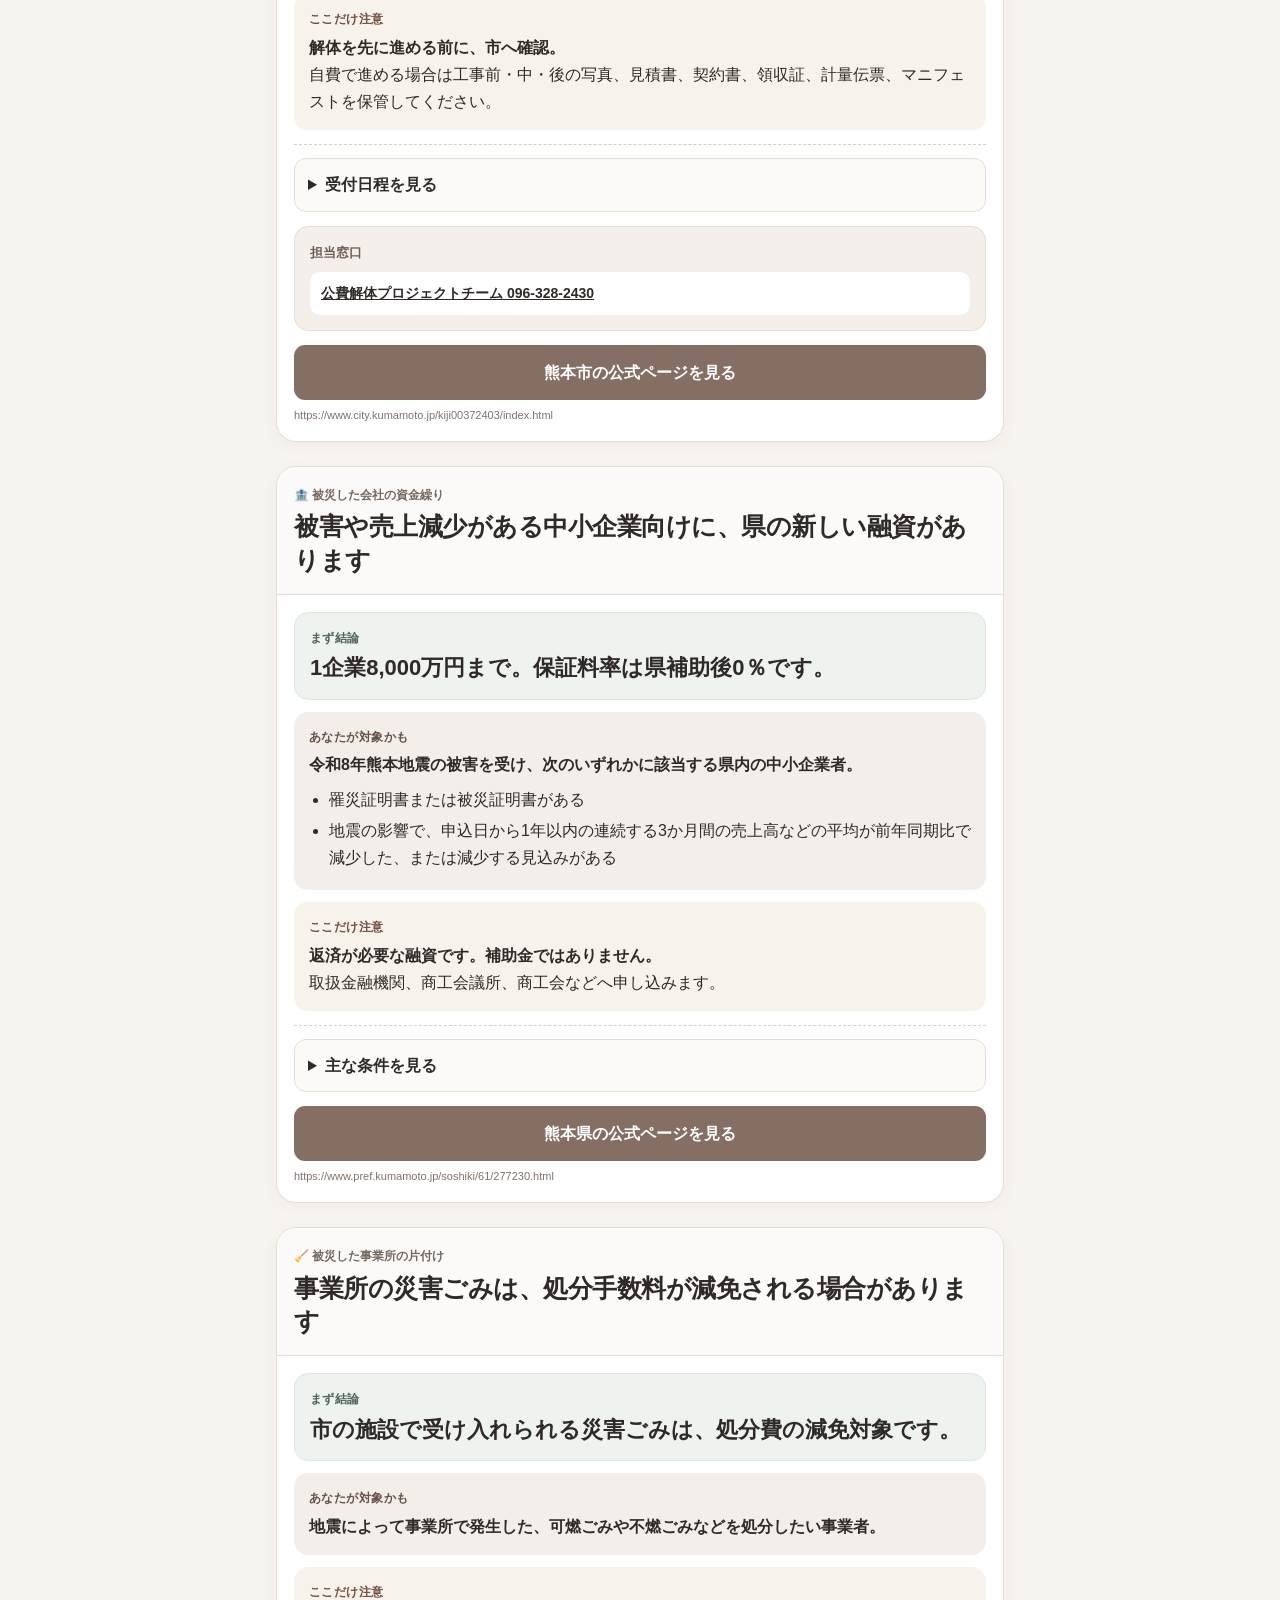
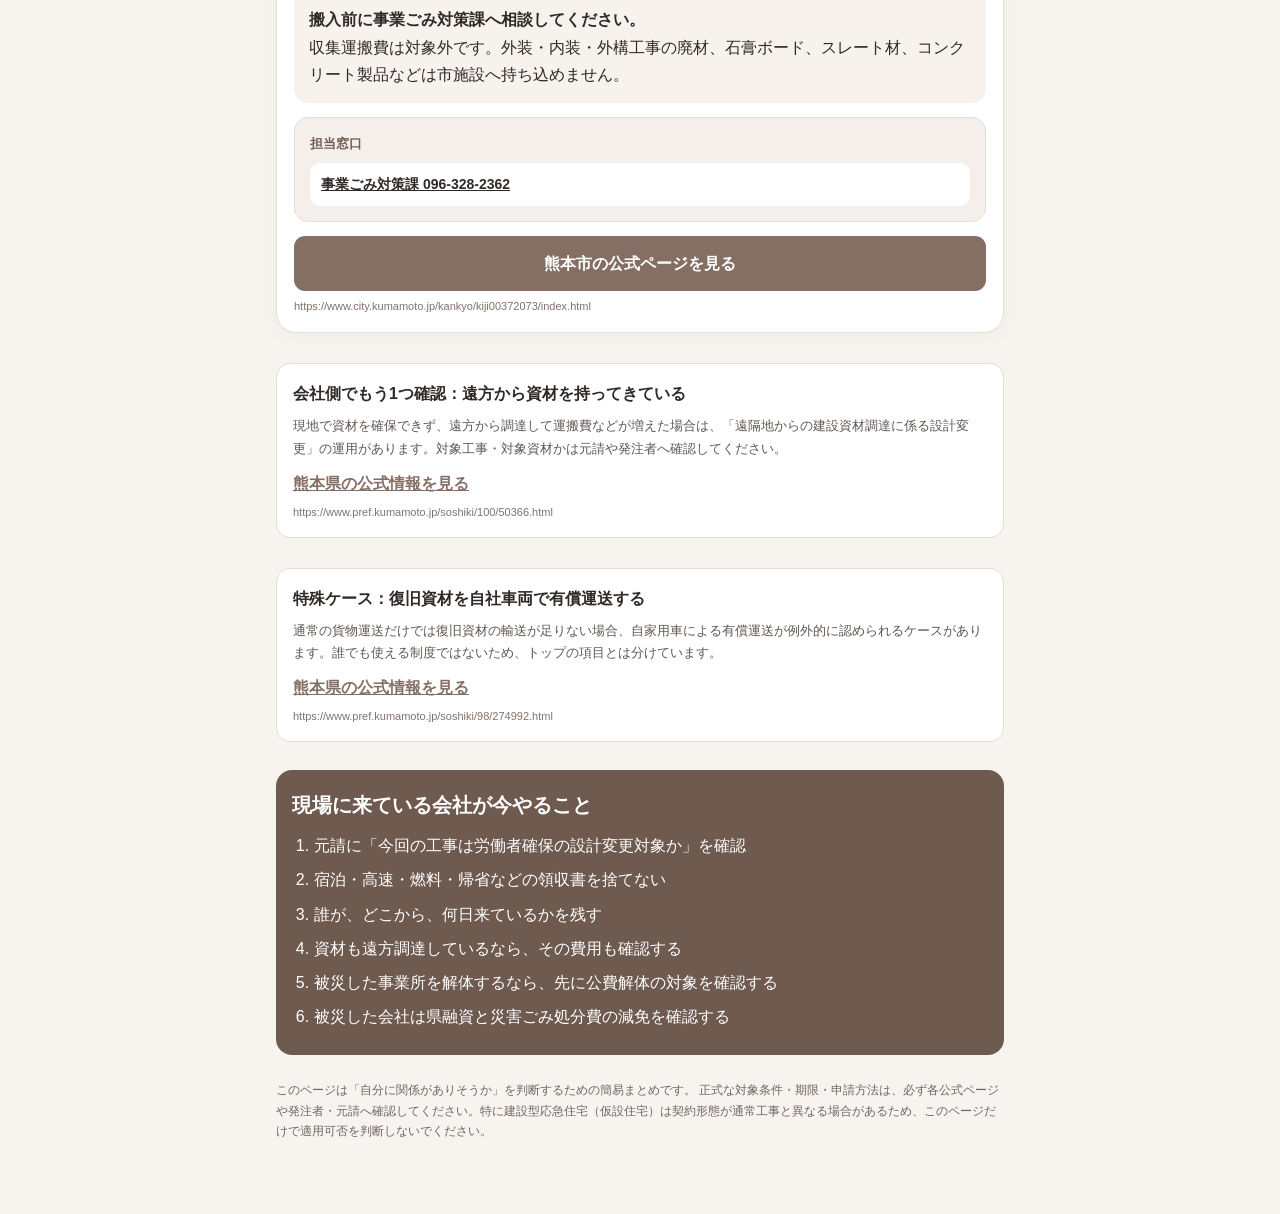
==== commit 912ad2aa: "Update disaster support details and site checks" ====
--- a/genba.html
+++ b/genba.html
@@ -1,148 +1,159 @@
-<!doctype html>
-<html lang="ja">
-<head>
-<meta charset="utf-8">
+<!doctype html>
+<html lang="ja">
+<head>
+<meta charset="utf-8">
 <meta name="viewport" content="width=device-width, initial-scale=1">
+<link rel="icon" href="data:,">
 <title>熊本へ復旧工事に来ている人へ</title>
 <meta name="description" content="熊本へ復旧・仮設住宅などの施工に入る会社や現場の人向け。高速代、遠方作業員の宿泊・移動費、被災住宅の修理制度を簡単に確認できます。">
+<meta property="og:type" content="website">
+<meta property="og:title" content="熊本へ復旧工事に来ている人へ">
+<meta property="og:description" content="高速代、遠方作業員の宿泊・移動費、被災住宅の修理、被災事業所の支援を公式情報から確認できます。">
+<meta property="og:url" content="https://dokechi.github.io/kumamoto/genba.html">
+<meta name="twitter:card" content="summary">
+<link rel="canonical" href="https://dokechi.github.io/kumamoto/genba.html">
 <style>
-:root{
-  --text:#2F2A27;
-  --muted:#756860;
-  --bg:#F7F3EE;
-  --white:#FFFFFF;
-  --line:#E6DDD5;
-
-  --hero:#B39B8D;
-  --hero-accent:#D8C8BD;
-
-  --primary:#9C8578;
-  --primary-strong:#8D776C;
-  --primary-soft:#F2ECE7;
-
-  --info:#9A867A;
-  --info-soft:#F4EEEA;
-
-  --success:#8FA193;
-  --success-soft:#EEF3EF;
-
-  --caution:#B39A82;
-  --caution-soft:#F8F2EC;
-
-  --neutral-soft:#F1EBE5;
-}
+:root{
+  --text:#2F2A27;
+  --muted:#756860;
+  --bg:#F7F3EE;
+  --white:#FFFFFF;
+  --line:#E6DDD5;
+
+  --hero:#B39B8D;
+  --hero-accent:#D8C8BD;
+
+  --primary:#9C8578;
+  --primary-strong:#856F65;
+  --primary-soft:#F2ECE7;
+
+  --info:#9A867A;
+  --info-soft:#F4EEEA;
+
+  --success:#8FA193;
+  --success-soft:#EEF3EF;
+
+  --caution:#B39A82;
+  --caution-soft:#F8F2EC;
+
+  --neutral-soft:#F1EBE5;
+}
 *{box-sizing:border-box}
 html{scroll-behavior:smooth}
 body{
-  margin:0;
-  background:var(--bg);
-  color:var(--text);
-  font-family:-apple-system,BlinkMacSystemFont,"Segoe UI","Hiragino Sans","Yu Gothic UI","Yu Gothic",Meiryo,sans-serif;
-  line-height:1.7;
+  margin:0;
+  background:var(--bg);
+  color:var(--text);
+  font-family:-apple-system,BlinkMacSystemFont,"Segoe UI","Hiragino Sans","Yu Gothic UI","Yu Gothic",Meiryo,sans-serif;
+  line-height:1.7;
 }
 a{color:inherit}
+.skip-link{position:fixed;top:8px;left:8px;z-index:10;padding:10px 14px;border-radius:10px;background:#fff;color:var(--text);font-weight:900;transform:translateY(-150%)}
+.skip-link:focus{transform:translateY(0)}
+a:focus-visible{outline:3px solid #5F4B40;outline-offset:3px}
+summary:focus-visible{outline:0;box-shadow:inset 0 0 0 3px #5F4B40}
 .wrap{max-width:760px;margin:0 auto;padding:0 16px 72px}
-
-.hero{
-  background:linear-gradient(180deg, #B8A295 0%, #AD9688 100%);
+
+.hero{
+  background:linear-gradient(180deg, #887067 0%, #7F695F 100%);
+  color:#fff;
+  border-bottom:4px solid var(--hero-accent);
+}
+.hero .wrap{padding-top:28px;padding-bottom:30px}
+.kicker{
+  display:inline-block;
+  padding:6px 11px;
+  margin-bottom:12px;
+  background:rgba(47,42,39,.22);
+  color:#fff;
+  font-size:12px;
+  font-weight:800;
+  border-radius:999px;
+  border:1px solid rgba(255,255,255,.28);
+}
+h1{
+  margin:0;
+  font-size:clamp(29px,7vw,43px);
+  line-height:1.22;
+  letter-spacing:-.03em;
+}
+.hero p{
+  margin:14px 0 0;
+  font-size:16px;
   color:#fff;
-  border-bottom:4px solid var(--hero-accent);
-}
-.hero .wrap{padding-top:28px;padding-bottom:30px}
-.kicker{
-  display:inline-block;
-  padding:6px 11px;
-  margin-bottom:12px;
-  background:rgba(255,255,255,.20);
-  color:#fff;
-  font-size:12px;
-  font-weight:800;
-  border-radius:999px;
-  border:1px solid rgba(255,255,255,.28);
-}
-h1{
-  margin:0;
-  font-size:clamp(29px,7vw,43px);
-  line-height:1.22;
-  letter-spacing:-.03em;
-}
-.hero p{
-  margin:14px 0 0;
-  font-size:16px;
-  color:#F6F3F0;
-}
-.date{
-  margin-top:9px !important;
-  color:#ECE3DC !important;
-  font-size:12px !important;
-}
-
-.intro{
-  margin:24px 0 12px;
-  font-size:20px;
-  font-weight:900;
-  line-height:1.45;
-}
-.intro small{
-  display:block;
-  margin-top:5px;
-  color:var(--muted);
-  font-size:13px;
-  font-weight:500;
-}
-
-.menu{display:grid;gap:12px}
-.menu a{
-  display:block;
-  text-decoration:none;
-  background:var(--white);
-  border:1px solid var(--line);
-  border-radius:18px;
-  padding:18px 16px;
-  box-shadow:0 3px 12px rgba(111,95,84,.05);
-}
-.menu .top{
-  display:flex;
-  align-items:center;
-  gap:10px;
-  margin-bottom:4px;
-  font-size:18px;
-  font-weight:900;
-}
-.icon{font-size:26px;line-height:1}
-.arrow{
-  display:block;
-  padding-left:37px;
-  color:var(--primary-strong);
-  font-size:17px;
-  font-weight:900;
-}
-.hint{
-  display:block;
-  padding-left:37px;
-  margin-top:3px;
-  font-size:12px;
-  color:var(--muted);
-}
-
-.note{
-  margin:16px 0 30px;
-  padding:14px 15px;
-  background:var(--neutral-soft);
-  border:1px solid var(--line);
-  border-radius:12px;
-  font-size:13px;
-}
-.note b{color:var(--text)}
-.pay-note{
-  margin:14px 0 12px;
-  padding:14px 15px;
-  background:#EEE7E1;
-  border:1px solid var(--line);
-  border-radius:14px;
-  font-size:14px;
-  line-height:1.65;
-}
+}
+.date{
+  margin-top:9px !important;
+  color:#fff !important;
+  font-size:12px !important;
+}
+
+.intro{
+  margin:24px 0 12px;
+  font-size:20px;
+  font-weight:900;
+  line-height:1.45;
+}
+.intro small{
+  display:block;
+  margin-top:5px;
+  color:var(--muted);
+  font-size:13px;
+  font-weight:500;
+}
+
+.menu{display:grid;gap:12px}
+.menu a{
+  display:block;
+  text-decoration:none;
+  background:var(--white);
+  border:1px solid var(--line);
+  border-radius:18px;
+  padding:18px 16px;
+  box-shadow:0 3px 12px rgba(111,95,84,.05);
+}
+.menu .top{
+  display:flex;
+  align-items:center;
+  gap:10px;
+  margin-bottom:4px;
+  font-size:18px;
+  font-weight:900;
+}
+.icon{font-size:26px;line-height:1}
+.arrow{
+  display:block;
+  padding-left:37px;
+  color:var(--primary-strong);
+  font-size:17px;
+  font-weight:900;
+}
+.hint{
+  display:block;
+  padding-left:37px;
+  margin-top:3px;
+  font-size:12px;
+  color:var(--muted);
+}
+
+.note{
+  margin:16px 0 30px;
+  padding:14px 15px;
+  background:var(--neutral-soft);
+  border:1px solid var(--line);
+  border-radius:12px;
+  font-size:13px;
+}
+.note b{color:var(--text)}
+.pay-note{
+  margin:14px 0 12px;
+  padding:14px 15px;
+  background:#EEE7E1;
+  border:1px solid var(--line);
+  border-radius:14px;
+  font-size:14px;
+  line-height:1.65;
+}
 .pay-note strong{
   display:block;
   margin-bottom:3px;
@@ -153,207 +164,210 @@
   padding-left:1.25em;
 }
 .pay-note li+li{margin-top:5px}
-.quick-label{
-  display:inline-block;
-  margin-bottom:8px;
-  padding:4px 9px;
-  border-radius:999px;
-  background:#ECE3DC;
-  color:#755F53;
-  font-size:12px;
-  font-weight:900;
+.quick-label{
+  display:inline-block;
+  margin-bottom:8px;
+  padding:4px 9px;
+  border-radius:999px;
+  background:#ECE3DC;
+  color:#755F53;
+  font-size:12px;
+  font-weight:900;
+}
+
+.card{
+  background:var(--white);
+  border:1px solid var(--line);
+  border-radius:20px;
+  overflow:hidden;
+  margin:17px 0 24px;
+  box-shadow:0 4px 16px rgba(111,95,84,.05);
+}
+.card-head{
+  padding:18px 17px 16px;
+  border-bottom:1px solid var(--line);
+  background:#FCFAF8;
+}
+.card-head .eyebrow{
+  font-size:12px;
+  font-weight:900;
+  color:var(--muted);
+}
+.card h2{
+  margin:5px 0 0;
+  font-size:25px;
+  line-height:1.35;
+  letter-spacing:-.02em;
+}
+.card-body{padding:17px}
+
+.answer,.who,.caution{
+  margin:0 0 12px;
+  padding:15px;
+  border-radius:14px;
+}
+.answer{background:var(--success-soft)}
+.who{background:var(--info-soft)}
+.caution{background:var(--caution-soft)}
+
+.small{
+  display:block;
+  margin-bottom:4px;
+  font-size:12px;
+  font-weight:900;
+  letter-spacing:.04em;
+}
+.answer .small{color:#506458}
+.who .small{color:#655148}
+.caution .small{color:#704F3D}
+
+.answer strong{
+  display:block;
+  font-size:22px;
+  line-height:1.45;
+}
+.answer{
+  border:1px solid #DDE8E0;
+}
+.who p,.caution p{margin:0}
+.who p{font-weight:800}
+ul{margin:7px 0 0;padding-left:1.25em}
+li{margin:4px 0}
+
+.details{
+  margin-top:14px;
+  border-top:1px dashed #D8CEC5;
+  padding-top:13px;
+}
+details{
+  border:1px solid var(--line);
+  border-radius:12px;
+  background:#FCFAF7;
+  overflow:hidden;
+}
+summary{
+  cursor:pointer;
+  padding:12px 13px;
+  font-weight:900;
+}
+.detail-inner{
+  padding:0 13px 13px;
+  font-size:13px;
+  color:#57504B;
+}
+
+.ask-box{
+  margin:14px 0 0;
+  padding:15px;
+  background:#F4EFEA;
+  border:1px solid var(--line);
+  border-radius:14px;
+}
+.ask-box .ask-title{
+  display:block;
+  margin-bottom:8px;
+  font-size:13px;
+  font-weight:900;
+  color:#715E54;
+}
+.ask-box p{
+  margin:8px 0 0;
+  padding:10px 11px;
+  background:#fff;
+  border-radius:10px;
+  font-size:14px;
+  font-weight:800;
+  line-height:1.65;
+}
+.badge{
+  display:inline-block;
+  margin-top:9px;
+  padding:5px 9px;
+  border-radius:999px;
+  background:#E7EEE9;
+  color:#486052;
+  font-size:12px;
+  font-weight:900;
+}
+
+.official{margin-top:14px}
+.btn{
+  display:block;
+  width:100%;
+  text-decoration:none;
+  text-align:center;
+  padding:14px 12px;
+  background:var(--primary-strong);
+  color:#fff;
+  border-radius:11px;
+  font-weight:900;
+}
+.url{
+  display:block;
+  margin-top:8px;
+  font-size:11px;
+  line-height:1.45;
+  color:#80736B;
+  word-break:break-all;
+  overflow-wrap:anywhere;
+}
+
+.other{
+  margin:30px 0 0;
+  padding:16px 16px;
+  background:var(--white);
+  border:1px solid var(--line);
+  border-radius:14px;
+}
+.other h3{margin:0 0 8px;font-size:16px}
+.other p{margin:0 0 10px;font-size:13px;color:#5F5752}
+.other a{color:var(--primary-strong);font-weight:800;word-break:break-all}
+
+.last{
+  margin-top:28px;
+  padding:18px 16px;
+  background:#6F5A50;
+  color:#fff;
+  border-radius:16px;
+}
+.last h2{margin:0 0 10px;font-size:20px}
+.last ol{margin:0;padding-left:1.35em}
+.last li{margin:7px 0}
+
+footer{
+  margin-top:25px;
+  font-size:12px;
+  color:#6F665F;
+}
+
+@media(max-width:520px){
+  .hero .wrap{padding-top:24px;padding-bottom:25px}
+  .card h2{font-size:22px}
+  .answer strong{font-size:20px}
 }
-
-.card{
-  background:var(--white);
-  border:1px solid var(--line);
-  border-radius:20px;
-  overflow:hidden;
-  margin:17px 0 24px;
-  box-shadow:0 4px 16px rgba(111,95,84,.05);
-}
-.card-head{
-  padding:18px 17px 16px;
-  border-bottom:1px solid var(--line);
-  background:#FCFAF8;
-}
-.card-head .eyebrow{
-  font-size:12px;
-  font-weight:900;
-  color:var(--muted);
-}
-.card h2{
-  margin:5px 0 0;
-  font-size:25px;
-  line-height:1.35;
-  letter-spacing:-.02em;
-}
-.card-body{padding:17px}
-
-.answer,.who,.caution{
-  margin:0 0 12px;
-  padding:15px;
-  border-radius:14px;
-}
-.answer{background:var(--success-soft)}
-.who{background:var(--info-soft)}
-.caution{background:var(--caution-soft)}
-
-.small{
-  display:block;
-  margin-bottom:4px;
-  font-size:12px;
-  font-weight:900;
-  letter-spacing:.04em;
-}
-.answer .small{color:#73877A}
-.who .small{color:#8A756A}
-.caution .small{color:#9C816B}
-
-.answer strong{
-  display:block;
-  font-size:22px;
-  line-height:1.45;
-}
-.answer{
-  border:1px solid #DDE8E0;
-}
-.who p,.caution p{margin:0}
-.who p{font-weight:800}
-ul{margin:7px 0 0;padding-left:1.25em}
-li{margin:4px 0}
-
-.details{
-  margin-top:14px;
-  border-top:1px dashed #D8CEC5;
-  padding-top:13px;
-}
-details{
-  border:1px solid var(--line);
-  border-radius:12px;
-  background:#FCFAF7;
-  overflow:hidden;
-}
-summary{
-  cursor:pointer;
-  padding:12px 13px;
-  font-weight:900;
-}
-.detail-inner{
-  padding:0 13px 13px;
-  font-size:13px;
-  color:#57504B;
-}
-
-.ask-box{
-  margin:14px 0 0;
-  padding:15px;
-  background:#F4EFEA;
-  border:1px solid var(--line);
-  border-radius:14px;
-}
-.ask-box .ask-title{
-  display:block;
-  margin-bottom:8px;
-  font-size:13px;
-  font-weight:900;
-  color:#715E54;
-}
-.ask-box p{
-  margin:8px 0 0;
-  padding:10px 11px;
-  background:#fff;
-  border-radius:10px;
-  font-size:14px;
-  font-weight:800;
-  line-height:1.65;
-}
-.badge{
-  display:inline-block;
-  margin-top:9px;
-  padding:5px 9px;
-  border-radius:999px;
-  background:#E7EEE9;
-  color:#667D6F;
-  font-size:12px;
-  font-weight:900;
-}
-
-.official{margin-top:14px}
-.btn{
-  display:block;
-  width:100%;
-  text-decoration:none;
-  text-align:center;
-  padding:14px 12px;
-  background:var(--primary-strong);
-  color:#fff;
-  border-radius:11px;
-  font-weight:900;
-}
-.url{
-  display:block;
-  margin-top:8px;
-  font-size:11px;
-  line-height:1.45;
-  color:#80736B;
-  word-break:break-all;
-  overflow-wrap:anywhere;
-}
-
-.other{
-  margin:30px 0 0;
-  padding:16px 16px;
-  background:var(--white);
-  border:1px solid var(--line);
-  border-radius:14px;
-}
-.other h3{margin:0 0 8px;font-size:16px}
-.other p{margin:0 0 10px;font-size:13px;color:#5F5752}
-.other a{color:var(--primary-strong);font-weight:800;word-break:break-all}
-
-.last{
-  margin-top:28px;
-  padding:18px 16px;
-  background:#A89486;
-  color:#fff;
-  border-radius:16px;
-}
-.last h2{margin:0 0 10px;font-size:20px}
-.last ol{margin:0;padding-left:1.35em}
-.last li{margin:7px 0}
-
-footer{
-  margin-top:25px;
-  font-size:12px;
-  color:#6F665F;
-}
-
-@media(max-width:520px){
-  .hero .wrap{padding-top:24px;padding-bottom:25px}
-  .card h2{font-size:22px}
-  .answer strong{font-size:20px}
-}
+@media(prefers-reduced-motion:reduce){html{scroll-behavior:auto}}
 </style>
 </head>
 <body>
 
-<section class="hero">
-  <div class="wrap">
-    <div class="kicker">2026年7月 熊本地震</div>
-    <h1>熊本へ復旧工事・仮設住宅の施工に<br>来ている人へ</h1>
-    <p>知らずに会社負担しているお金、ありませんか？</p>
+<a class="skip-link" href="#main">本文へ移動</a>
+
+<section class="hero">
+  <div class="wrap">
+    <div class="kicker">2026年7月 熊本地震</div>
+    <h1>熊本へ復旧工事・仮設住宅の施工に<br>来ている人へ</h1>
+    <p>知らずに会社負担しているお金、ありませんか？</p>
     <p class="date">情報確認日：2026年8月26日</p>
-  </div>
-</section>
-
-<main class="wrap">
-  <div class="intro">
-    <span class="quick-label">まず3秒で確認</span><br>
-    あなたの現場は、どれですか？
-    <small>制度名は知らなくて大丈夫です。近いものを押してください。</small>
-  </div>
-
+  </div>
+</section>
+
+<main class="wrap" id="main">
+  <div class="intro">
+    <span class="quick-label">まず3秒で確認</span><br>
+    あなたの現場は、どれですか？
+    <small>制度名は知らなくて大丈夫です。近いものを押してください。</small>
+  </div>
+
   <div class="pay-note">
     <strong>先に確認</strong>
     <ul>
@@ -361,185 +375,196 @@
       <li><b>元請の発注条件や、設計変更の対象か確認が必要です。</b></li>
       <li>作業員本人に直接現金が出る制度は少なく、会社負担が軽くなる制度が中心です。</li>
     </ul>
-  </div>
-
-  <nav class="menu">
+  </div>
+
+  <nav class="menu">
     <a href="#highway">
-      <span class="top"><span class="icon">🚗</span>車で熊本へ来た</span>
+      <span class="top"><span class="icon" aria-hidden="true">🚗</span>車で熊本へ来た</span>
       <span class="arrow">高速代 → 無料になるかも</span>
-      <span class="hint">自治体などの要請で、人・資材を運ぶ車両</span>
+      <span class="hint">熊本県内の被災自治体から要請され、人・資材を運ぶ車両</span>
     </a>
     <a href="#stay">
-      <span class="top"><span class="icon">👷</span>遠方から応援に来た</span>
-      <span class="arrow">宿泊・移動費 → 下請でも対象かも</span>
-      <span class="hint">仮設住宅など。対象工事か元請に確認</span>
-    </a>
+      <span class="top"><span class="icon" aria-hidden="true">👷</span>遠方から応援に来た</span>
+      <span class="arrow">宿泊・移動費 → 対象工事なら設計変更</span>
+      <span class="hint">熊本県土木部発注の対象工事か、元請に確認</span>
+    </a>
     <a href="#repair">
-      <span class="top"><span class="icon">🔧</span>被災した家を直している</span>
+      <span class="top"><span class="icon" aria-hidden="true">🔧</span>被災した家を直している</span>
       <span class="arrow">修理代 → 市が払う場合あり</span>
       <span class="hint">配管・トイレ・給湯器なども対象になり得ます</span>
     </a>
     <a href="#demolition">
-      <span class="top"><span class="icon">🏢</span>被災した事業所を片付けたい</span>
+      <span class="top"><span class="icon" aria-hidden="true">🏢</span>被災した事業所を解体したい</span>
       <span class="arrow">公費解体 → 半壊以上が対象</span>
       <span class="hint">中小企業者が所有する事業所等も対象になり得ます</span>
     </a>
-  </nav>
-
-  <div class="note">
-    <b>大事：</b>「熊本へ仕事に来た」だけで、自動的に使えるわけではありません。
-    各項目で、<b>自分が対象になりそうか → 注意点 → 公式条件</b>まで確認できます。
-  </div>
-
-  <article class="card" id="highway">
-    <div class="card-head">
-      <div class="eyebrow">🚗 車で熊本へ来た</div>
-      <h2>高速代が無料になる場合があります</h2>
-    </div>
-    <div class="card-body">
-      <div class="answer">
-        <span class="small">まず結論</span>
-        <strong>条件を満たせば、高速道路の料金が無料。</strong>
-      </div>
+    <a href="#business-finance">
+      <span class="top"><span class="icon" aria-hidden="true">🏦</span>会社の資金繰りが苦しい</span>
+      <span class="arrow">県融資 → 1企業8,000万円まで</span>
+      <span class="hint">被災証明または売上減少などの条件があります</span>
+    </a>
+    <a href="#business-waste">
+      <span class="top"><span class="icon" aria-hidden="true">🧹</span>事業所の災害ごみを処分したい</span>
+      <span class="arrow">処分費 → 減免になる場合あり</span>
+      <span class="hint">搬入前の相談が必要。工事廃材などは対象外</span>
+    </a>
+  </nav>
+
+  <div class="note">
+    <b>大事：</b>「熊本へ仕事に来た」だけで、自動的に使えるわけではありません。
+    各項目で、<b>自分が対象になりそうか → 注意点 → 公式条件</b>まで確認できます。
+  </div>
+
+  <article class="card" id="highway">
+    <div class="card-head">
+      <div class="eyebrow"><span aria-hidden="true">🚗</span> 車で熊本へ来た</div>
+      <h2>高速代が無料になる場合があります</h2>
+    </div>
+    <div class="card-body">
+      <div class="answer">
+        <span class="small">まず結論</span>
+        <strong>条件を満たせば、高速道路の料金が無料。</strong>
+      </div>
       <div class="who">
         <span class="small">あなたが対象かも</span>
-        <p>自治体などからの要請で、復旧のために人や資材を熊本へ運んでいる会社・車両。</p>
-      </div>
+        <p>熊本県内の被災自治体からの要請で、復旧のために人員や物資を運んでいる車両。</p>
+      </div>
+      <div class="caution">
+        <span class="small">ここだけ注意</span>
+        <p><b>普通に熊本で仕事をするだけでは対象になりません。</b><br>
+        「災害派遣等従事車両証明書」など、事前の手続きが必要です。</p>
+      </div>
+      <div class="details">
+        <details>
+          <summary>もう少し詳しく見る</summary>
+          <div class="detail-inner">
+            <ul>
+              <li>熊本県内の被災自治体から要請された、人員・物資等の輸送車両が対象です。</li>
+              <li>派遣要請元の公的機関に対象車両であることを確認し、最寄りの都道府県または市町村へ申請して「災害派遣等従事車両証明書」の交付を受けます。</li>
+              <li>無料措置ではETCを使えません。指定された料金所レーンを利用します。</li>
+            </ul>
+          </div>
+        </details>
+      </div>
+      <div class="official">
+        <a class="btn" href="https://www.w-nexco.co.jp/emc/emcpdfs/20260730195538-01.pdf" target="_blank" rel="noopener">公式サイトで条件を見る</a>
+        <span class="url">https://www.w-nexco.co.jp/emc/emcpdfs/20260730195538-01.pdf</span>
+      </div>
+    </div>
+  </article>
+
+  <article class="card" id="stay">
+    <div class="card-head">
+      <div class="eyebrow"><span aria-hidden="true">👷</span> 遠方から応援に来た</div>
+      <h2>熊本県土木部の対象工事なら、宿泊・移動費などを設計変更できる場合があります</h2>
+      <span class="badge">「下請け次数は問わない」と県の運用に明記</span>
+    </div>
+    <div class="card-body">
+      <div class="answer">
+        <span class="small">まず結論</span>
+        <strong>遠方から人を呼ぶために増えた費用を、工事費の設計変更に反映できる場合があります。</strong>
+        <ul>
+          <li>ホテル・旅館の宿泊費</li>
+          <li>アパートなどの借上費</li>
+          <li>現場までの送迎費・燃料費</li>
+          <li>赴任手当・帰省旅費</li>
+          <li>交通費</li>
+          <li>条件により早出・残業時の食事補助</li>
+        </ul>
+      </div>
+
+      <div class="who">
+        <span class="small">あなたが対象かも</span>
+        <p>熊本県土木部が発注し、2016年10月3日以降に公告または指名通知した対象工事で、工事箇所の近くでは作業員を確保できず、やむを得ず遠方から実際に施工する人を呼んでいる場合。</p>
+        <ul>
+          <li>会社・支店から現場まで30km以上、または移動60分以上が目安</li>
+          <li>普通作業員、配管工、大工、電工、とび工、重機オペレーターなどが対象例</li>
+          <li><b>下請けの何次かは問いません</b></li>
+        </ul>
+      </div>
+
+      <div class="caution">
+        <span class="small">対象工事か、ここを確認</span>
+        <p><b>熊本市発注・民間工事・仮設住宅というだけでは対象になりません。</b><br>
+        元請である受注者が、発注者へ事前に協議する必要があります。</p>
+      </div>
+
+      <div class="details">
+        <details>
+          <summary>もう少し詳しく見る</summary>
+          <div class="detail-inner">
+            <ul>
+              <li>別途の現金支給はありません。受注者と発注者の協議による設計変更として扱います。</li>
+              <li>領収書・宿泊者ごとの宿泊費資料・燃料費・高速道路利用料・帰省旅費など、実際に支払ったことを確認できる資料が重要です。</li>
+              <li>現場代理人・監理（主任）技術者・事務員などは、この制度上の「労働者」の対象から外れる扱いがあります。</li>
+              <li>宿泊費には県の運用上の上限額がありますが、妥当性を証明できる場合の扱いも定められています。</li>
+            </ul>
+          </div>
+        </details>
+      </div>
+
+      <div class="ask-box">
+        <span class="ask-title">元請に聞くなら、この2つだけ</span>
+        <p>① 今回の工事は、熊本県土木部発注の「地域外からの労働者確保に要する間接費の設計変更」の対象ですか？</p>
+        <p>② 発注者への事前協議は済んでいますか？ うちの作業員の宿泊費・帰省旅費・送迎費・高速代も実績に含められますか？</p>
+      </div>
+
+      <div class="official">
+        <a class="btn" href="https://www.pref.kumamoto.jp/soshiki/100/50366.html" target="_blank" rel="noopener">熊本県の公式ページを見る</a>
+        <span class="url">https://www.pref.kumamoto.jp/soshiki/100/50366.html</span>
+      </div>
+    </div>
+  </article>
+
+  <article class="card" id="repair" data-deadline="2026-10-27">
+    <div class="card-head">
+      <div class="eyebrow"><span aria-hidden="true">🔧</span> 被災した家を直している</div>
+      <h2>その修理代、市が業者へ払う制度があります</h2>
+    </div>
+    <div class="card-body">
+      <div class="answer">
+        <span class="small">まず結論</span>
+        <strong>制度対象なら、熊本市が修理業者へ修理代を支払います。</strong>
+        <ul>
+          <li>半壊以上：上限 75万7,000円</li>
+          <li>準半壊：上限 36万7,000円</li>
+        </ul>
+      </div>
+      <div class="who">
+        <span class="small">あなたが対象かも</span>
+        <p>熊本市で、地震で壊れた住宅の修理を頼まれた業者。</p>
+        <ul>
+          <li>配管</li><li>トイレ</li><li>浴槽</li><li>給湯器</li><li>屋根・外壁など</li>
+        </ul>
+      </div>
       <div class="caution">
         <span class="small">ここだけ注意</span>
-        <p><b>普通に熊本で仕事をするだけでは対象になりません。</b><br>
-        「災害派遣等従事車両証明書」など、事前の手続きが必要です。</p>
-      </div>
-      <div class="details">
-        <details>
-          <summary>もう少し詳しく見る</summary>
-          <div class="detail-inner">
-            <ul>
-              <li>被災地の復旧・復興のため、人員や物資等を輸送する車両が対象になり得ます。</li>
-              <li>公的機関等の派遣要請に基づく証明書が必要です。</li>
-              <li>無料措置を受ける際は、ETCではなく指定された料金所レーンを利用します。</li>
-            </ul>
-          </div>
-        </details>
-      </div>
-      <div class="official">
-        <a class="btn" href="https://www.w-nexco.co.jp/emc/emcpdfs/20260730195538-01.pdf" target="_blank" rel="noopener">公式サイトで条件を見る</a>
-        <span class="url">https://www.w-nexco.co.jp/emc/emcpdfs/20260730195538-01.pdf</span>
-      </div>
-    </div>
+        <p><b>工事前、被災者が代金を支払う前に制度確認。</b><br>
+        支払いを先に進めると対象外になる場合があります。</p>
+      </div>
+      <div class="details">
+        <details>
+          <summary>施工前に知っておくこと</summary>
+          <div class="detail-inner">
+            <ul>
+              <li>被災者が利用する「住宅の応急修理」です。施工会社への補助金ではありません。</li>
+              <li>施工前・施工中・施工後の写真が重要です。</li>
+              <li>熊本市から施工業者への支払いには時間がかかる場合があります。</li>
+              <li>原則の完了期限は2026年10月27日です。2027年1月27日まで延長する方向で国と協議済みのため、最新状況は公式ページで確認してください。</li>
+            </ul>
+          </div>
+        </details>
+      </div>
+      <div class="official">
+        <a class="btn" href="https://www.city.kumamoto.jp/kiji00372104/index.html" target="_blank" rel="noopener">熊本市の公式ページを見る</a>
+        <span class="url">https://www.city.kumamoto.jp/kiji00372104/index.html</span>
+      </div>
+    </div>
   </article>
 
-  <article class="card" id="stay">
+  <article class="card" id="demolition" data-deadline="2026-12-10">
     <div class="card-head">
-      <div class="eyebrow">👷 遠方から応援に来た</div>
-      <h2>下請でも、宿泊・移動費などが対象になり得ます</h2>
-      <span class="badge">「下請け次数は問わない」と県の運用に明記</span>
-    </div>
-    <div class="card-body">
-      <div class="answer">
-        <span class="small">まず結論</span>
-        <strong>遠方から人を呼ぶために増えた費用を、工事費の設計変更に反映できる場合があります。</strong>
-        <ul>
-          <li>ホテル・旅館の宿泊費</li>
-          <li>アパートなどの借上費</li>
-          <li>現場までの送迎費・燃料費</li>
-          <li>赴任手当・帰省旅費</li>
-          <li>交通費</li>
-          <li>条件により早出・残業時の食事補助</li>
-        </ul>
-      </div>
-
-      <div class="who">
-        <span class="small">あなたが対象かも</span>
-        <p>熊本県土木部の対象工事などで、近くでは人を確保できず、遠方から実際に施工する作業員を呼んでいる場合。</p>
-        <ul>
-          <li>会社・支店から現場まで30km以上、または移動60分以上が目安</li>
-          <li>普通作業員、配管工、大工、電工、とび工、重機オペレーターなどが対象例</li>
-          <li><b>下請けの何次かは問いません</b></li>
-        </ul>
-      </div>
-
-      <div class="caution">
-        <span class="small">仮設住宅の現場なら、ここが重要</span>
-        <p><b>「仮設住宅を作っている＝自動的に対象」ではありません。</b><br>
-        今回の工事契約がこの制度の対象になっているか、元請側で特記仕様書や発注条件の確認が必要です。</p>
-      </div>
-
-      <div class="details">
-        <details>
-          <summary>もう少し詳しく見る</summary>
-          <div class="detail-inner">
-            <ul>
-              <li>県の資料では「別途の現金支給」ではなく、受注者と発注者の協議による設計変更として扱います。</li>
-              <li>領収書・宿泊者ごとの宿泊費資料・燃料費・高速道路利用料・帰省旅費など、実際に支払ったことを確認できる資料が重要です。</li>
-              <li>現場代理人・監理（主任）技術者・事務員などは、この制度上の「労働者」の対象から外れる扱いがあります。</li>
-              <li>宿泊費には県の運用上の上限額がありますが、妥当性を証明できる場合の扱いも定められています。</li>
-            </ul>
-          </div>
-        </details>
-      </div>
-
-      <div class="ask-box">
-        <span class="ask-title">元請に聞くなら、この2つだけ</span>
-        <p>① 今回の工事は「地域外からの労働者確保に要する間接費の設計変更」の対象ですか？</p>
-        <p>② うちの作業員の宿泊費・帰省旅費・送迎費・高速代なども、実績として上げられますか？</p>
-      </div>
-
-      <div class="official">
-        <a class="btn" href="https://www.pref.kumamoto.jp/soshiki/100/50366.html" target="_blank" rel="noopener">熊本県の公式ページを見る</a>
-        <span class="url">https://www.pref.kumamoto.jp/soshiki/100/50366.html</span>
-      </div>
-    </div>
-  </article>
-
-  <article class="card" id="repair">
-    <div class="card-head">
-      <div class="eyebrow">🔧 被災した家を直している</div>
-      <h2>その修理代、市が業者へ払う制度があります</h2>
-    </div>
-    <div class="card-body">
-      <div class="answer">
-        <span class="small">まず結論</span>
-        <strong>制度対象なら、熊本市が修理業者へ修理代を支払います。</strong>
-        <ul>
-          <li>半壊以上：上限 75万7,000円</li>
-          <li>準半壊：上限 36万7,000円</li>
-        </ul>
-      </div>
-      <div class="who">
-        <span class="small">あなたが対象かも</span>
-        <p>熊本市で、地震で壊れた住宅の修理を頼まれた業者。</p>
-        <ul>
-          <li>配管</li><li>トイレ</li><li>浴槽</li><li>給湯器</li><li>屋根・外壁など</li>
-        </ul>
-      </div>
-      <div class="caution">
-        <span class="small">ここだけ注意</span>
-        <p><b>工事前に制度確認。</b><br>
-        被災者が修理代をすでに全額支払っていると、対象外になるためです。</p>
-      </div>
-      <div class="details">
-        <details>
-          <summary>施工前に知っておくこと</summary>
-          <div class="detail-inner">
-            <ul>
-              <li>施工会社への補助金ではなく、被災者が利用する「住宅の応急修理」です。</li>
-              <li>施工前・施工中・施工後の写真が重要です。</li>
-              <li>熊本市から施工業者への支払いには時間がかかる場合があります。</li>
-            </ul>
-          </div>
-        </details>
-      </div>
-      <div class="official">
-        <a class="btn" href="https://www.city.kumamoto.jp/kiji00372104/index.html" target="_blank" rel="noopener">熊本市の公式ページを見る</a>
-        <span class="url">https://www.city.kumamoto.jp/kiji00372104/index.html</span>
-      </div>
-    </div>
-  </article>
-
-  <article class="card" id="demolition">
-    <div class="card-head">
-      <div class="eyebrow">🏢 被災した事業所を片付けたい</div>
+      <div class="eyebrow"><span aria-hidden="true">🏢</span> 被災した事業所を解体したい</div>
       <h2>半壊以上の事業所等は、公費解体の対象になる場合があります</h2>
     </div>
     <div class="card-body">
@@ -549,7 +574,7 @@
       </div>
       <div class="who">
         <span class="small">あなたが対象かも</span>
-        <p>半壊以上と判定された家屋等を所有する個人、または中小企業者。</p>
+        <p>半壊以上と判定された家屋等の現在の所有者で、2026年7月28日時点でも所有していた個人、または中小企業者。</p>
         <ul>
           <li>事務所</li><li>店舗</li><li>工場</li><li>倉庫など</li>
         </ul>
@@ -557,7 +582,7 @@
       <div class="caution">
         <span class="small">ここだけ注意</span>
         <p><b>解体を先に進める前に、市へ確認。</b><br>
-        現況写真、見積書、契約書、領収書などは保管してください。</p>
+        自費で進める場合は工事前・中・後の写真、見積書、契約書、領収証、計量伝票、マニフェストを保管してください。</p>
       </div>
       <div class="details">
         <details>
@@ -567,6 +592,8 @@
               <li>申請予約は2026年8月25日から受付中です。</li>
               <li>申請書類の受付期間は2026年9月10日から12月10日までです。</li>
               <li>予約時点でり災証明書を待っている場合も相談できます。</li>
+              <li>半壊以上の建物全体を自費解体した場合は、費用償還の対象になることがあります。一部解体と市の基準を超えた費用は対象外です。</li>
+              <li>必要書類と市の費用基準は、決まり次第公表されます。</li>
             </ul>
           </div>
         </details>
@@ -582,35 +609,108 @@
     </div>
   </article>
 
-  <section class="other">
-    <h3>会社側でもう1つ確認：遠方から資材を持ってきている</h3>
-    <p>現地で資材を確保できず、遠方から調達して運搬費などが増えた場合は、「遠隔地からの建設資材調達に係る設計変更」の運用があります。対象工事・対象資材かは元請や発注者へ確認してください。</p>
-    <a href="https://www.pref.kumamoto.jp/soshiki/100/50366.html" target="_blank" rel="noopener">熊本県の公式情報を見る</a>
-    <div class="url">https://www.pref.kumamoto.jp/soshiki/100/50366.html</div>
-  </section>
+  <article class="card" id="business-finance">
+    <div class="card-head">
+      <div class="eyebrow"><span aria-hidden="true">🏦</span> 被災した会社の資金繰り</div>
+      <h2>被害や売上減少がある中小企業向けに、県の新しい融資があります</h2>
+    </div>
+    <div class="card-body">
+      <div class="answer">
+        <span class="small">まず結論</span>
+        <strong>1企業8,000万円まで。保証料率は県補助後0％です。</strong>
+      </div>
+      <div class="who">
+        <span class="small">あなたが対象かも</span>
+        <p>令和8年熊本地震の被害を受け、次のいずれかに該当する県内の中小企業者。</p>
+        <ul>
+          <li>罹災証明書または被災証明書がある</li>
+          <li>地震の影響で、申込日から1年以内の連続する3か月間の売上高などの平均が前年同期比で減少した、または減少する見込みがある</li>
+        </ul>
+      </div>
+      <div class="caution">
+        <span class="small">ここだけ注意</span>
+        <p><b>返済が必要な融資です。補助金ではありません。</b><br>
+        取扱金融機関、商工会議所、商工会などへ申し込みます。</p>
+      </div>
+      <div class="details">
+        <details>
+          <summary>主な条件を見る</summary>
+          <div class="detail-inner">
+            <ul>
+              <li>金融円滑化特別資金は、1企業8,000万円、1組合1億円までです。</li>
+              <li>小規模事業者おうえん資金は、保証付き融資残高との合計で2,000万円までです。</li>
+              <li>申込みは2026年8月24日に始まっています。融資期間や利率は資金ごとに異なります。</li>
+            </ul>
+          </div>
+        </details>
+      </div>
+      <div class="official">
+        <a class="btn" href="https://www.pref.kumamoto.jp/soshiki/61/277230.html" target="_blank" rel="noopener">熊本県の公式ページを見る</a>
+        <span class="url">https://www.pref.kumamoto.jp/soshiki/61/277230.html</span>
+      </div>
+    </div>
+  </article>
 
-  <section class="other">
-    <h3>特殊ケース：復旧資材を自社車両で有償運送する</h3>
-    <p>通常の貨物運送だけでは復旧資材の輸送が足りない場合、自家用車による有償運送が例外的に認められるケースがあります。誰でも使える制度ではないため、トップの項目とは分けています。</p>
-    <a href="https://www.pref.kumamoto.jp/soshiki/98/274992.html" target="_blank" rel="noopener">熊本県の公式情報を見る</a>
-    <div class="url">https://www.pref.kumamoto.jp/soshiki/98/274992.html</div>
-  </section>
-
-  <section class="last">
-    <h2>現場に来ている会社が今やること</h2>
-    <ol>
-      <li>元請に「今回の工事は労働者確保の設計変更対象か」を確認</li>
-      <li>宿泊・高速・燃料・帰省などの領収書を捨てない</li>
+  <article class="card" id="business-waste">
+    <div class="card-head">
+      <div class="eyebrow"><span aria-hidden="true">🧹</span> 被災した事業所の片付け</div>
+      <h2>事業所の災害ごみは、処分手数料が減免される場合があります</h2>
+    </div>
+    <div class="card-body">
+      <div class="answer">
+        <span class="small">まず結論</span>
+        <strong>市の施設で受け入れられる災害ごみは、処分費の減免対象です。</strong>
+      </div>
+      <div class="who">
+        <span class="small">あなたが対象かも</span>
+        <p>地震によって事業所で発生した、可燃ごみや不燃ごみなどを処分したい事業者。</p>
+      </div>
+      <div class="caution">
+        <span class="small">ここだけ注意</span>
+        <p><b>搬入前に事業ごみ対策課へ相談してください。</b><br>
+        収集運搬費は対象外です。外装・内装・外構工事の廃材、石膏ボード、スレート材、コンクリート製品などは市施設へ持ち込めません。</p>
+      </div>
+      <div class="ask-box">
+        <span class="ask-title">担当窓口</span>
+        <p><a href="tel:0963282362">事業ごみ対策課 096-328-2362</a></p>
+      </div>
+      <div class="official">
+        <a class="btn" href="https://www.city.kumamoto.jp/kankyo/kiji00372073/index.html" target="_blank" rel="noopener">熊本市の公式ページを見る</a>
+        <span class="url">https://www.city.kumamoto.jp/kankyo/kiji00372073/index.html</span>
+      </div>
+    </div>
+  </article>
+
+  <section class="other">
+    <h3>会社側でもう1つ確認：遠方から資材を持ってきている</h3>
+    <p>現地で資材を確保できず、遠方から調達して運搬費などが増えた場合は、「遠隔地からの建設資材調達に係る設計変更」の運用があります。対象工事・対象資材かは元請や発注者へ確認してください。</p>
+    <a href="https://www.pref.kumamoto.jp/soshiki/100/50366.html" target="_blank" rel="noopener">熊本県の公式情報を見る</a>
+    <div class="url">https://www.pref.kumamoto.jp/soshiki/100/50366.html</div>
+  </section>
+
+  <section class="other">
+    <h3>特殊ケース：復旧資材を自社車両で有償運送する</h3>
+    <p>通常の貨物運送だけでは復旧資材の輸送が足りない場合、自家用車による有償運送が例外的に認められるケースがあります。誰でも使える制度ではないため、トップの項目とは分けています。</p>
+    <a href="https://www.pref.kumamoto.jp/soshiki/98/274992.html" target="_blank" rel="noopener">熊本県の公式情報を見る</a>
+    <div class="url">https://www.pref.kumamoto.jp/soshiki/98/274992.html</div>
+  </section>
+
+  <section class="last">
+    <h2>現場に来ている会社が今やること</h2>
+    <ol>
+      <li>元請に「今回の工事は労働者確保の設計変更対象か」を確認</li>
+      <li>宿泊・高速・燃料・帰省などの領収書を捨てない</li>
       <li>誰が、どこから、何日来ているかを残す</li>
       <li>資材も遠方調達しているなら、その費用も確認する</li>
       <li>被災した事業所を解体するなら、先に公費解体の対象を確認する</li>
-    </ol>
-  </section>
-
-  <footer>
-    このページは「自分に関係がありそうか」を判断するための簡易まとめです。
-    正式な対象条件・期限・申請方法は、必ず各公式ページや発注者・元請へ確認してください。特に建設型応急住宅（仮設住宅）は契約形態が通常工事と異なる場合があるため、このページだけで適用可否を判断しないでください。
-  </footer>
-</main>
-</body>
-</html>
+      <li>被災した会社は県融資と災害ごみ処分費の減免を確認する</li>
+    </ol>
+  </section>
+
+  <footer>
+    このページは「自分に関係がありそうか」を判断するための簡易まとめです。
+    正式な対象条件・期限・申請方法は、必ず各公式ページや発注者・元請へ確認してください。特に建設型応急住宅（仮設住宅）は契約形態が通常工事と異なる場合があるため、このページだけで適用可否を判断しないでください。
+  </footer>
+</main>
+</body>
+</html>
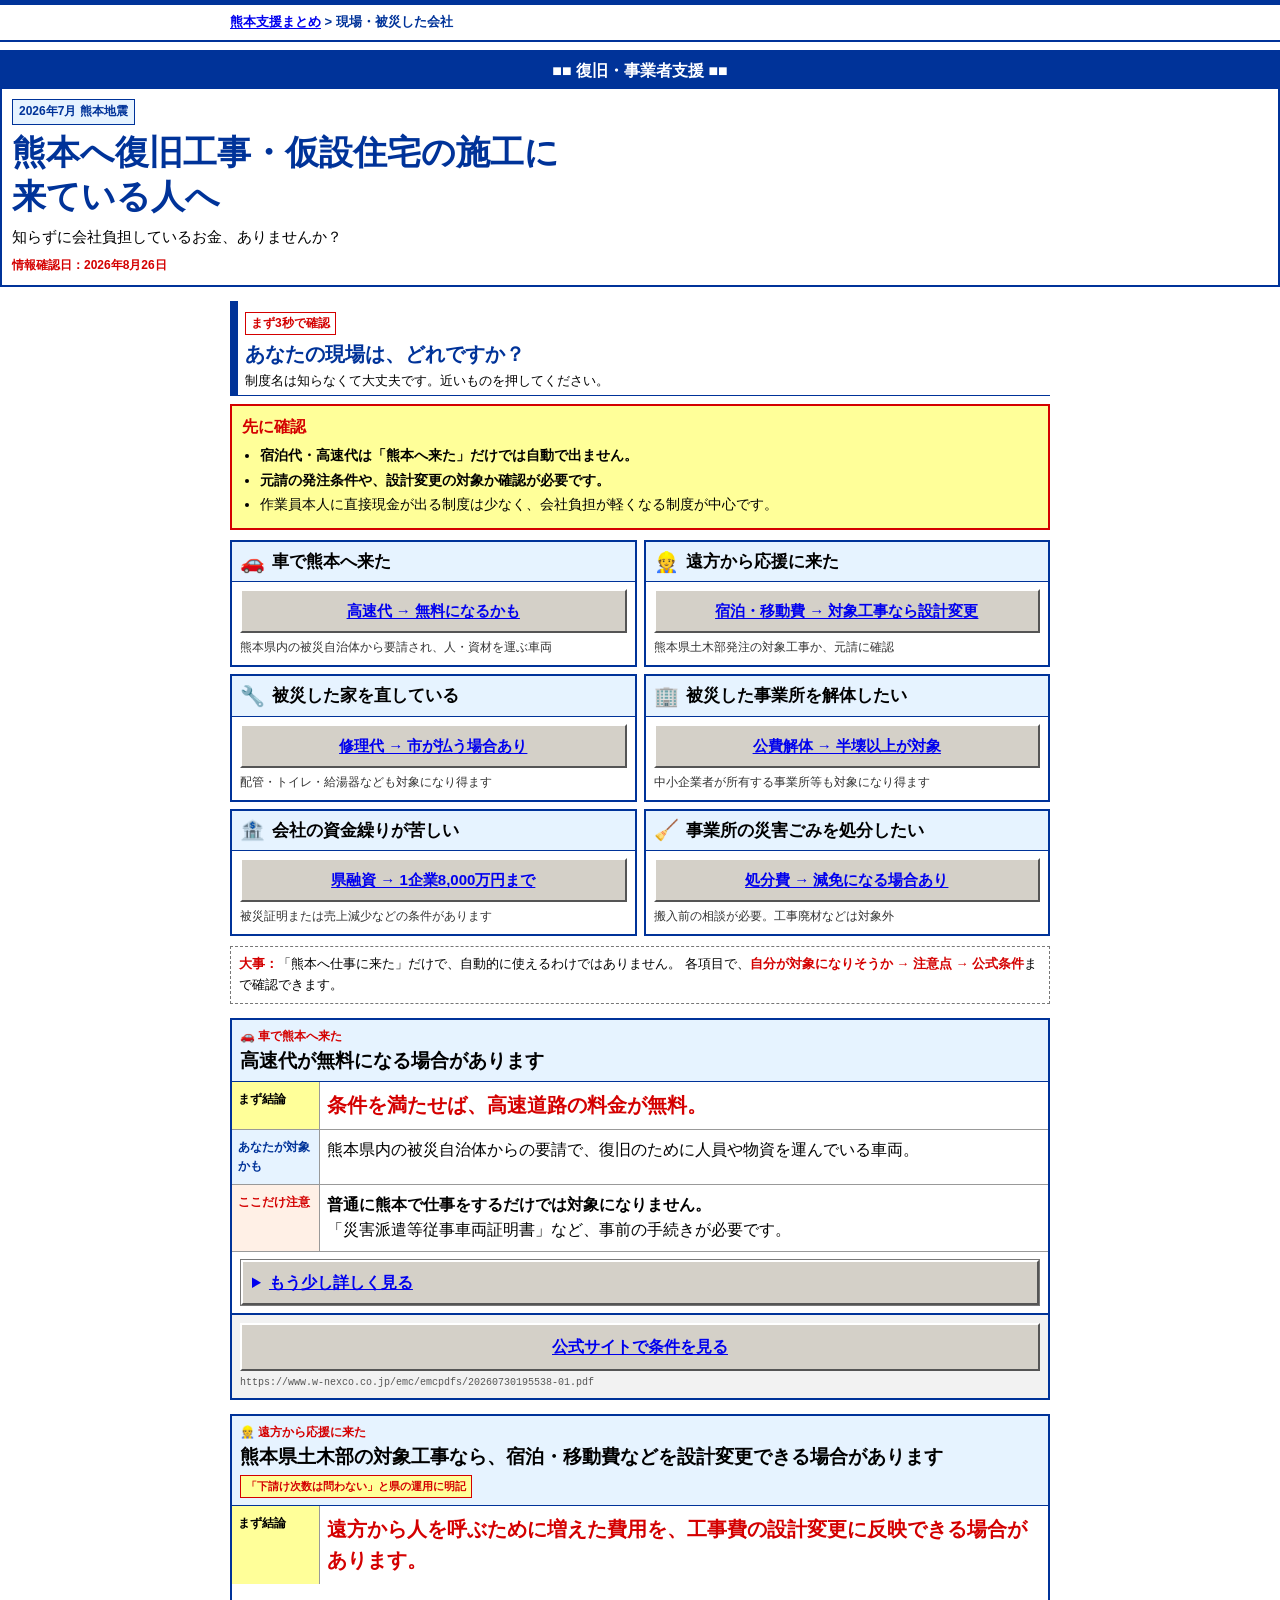
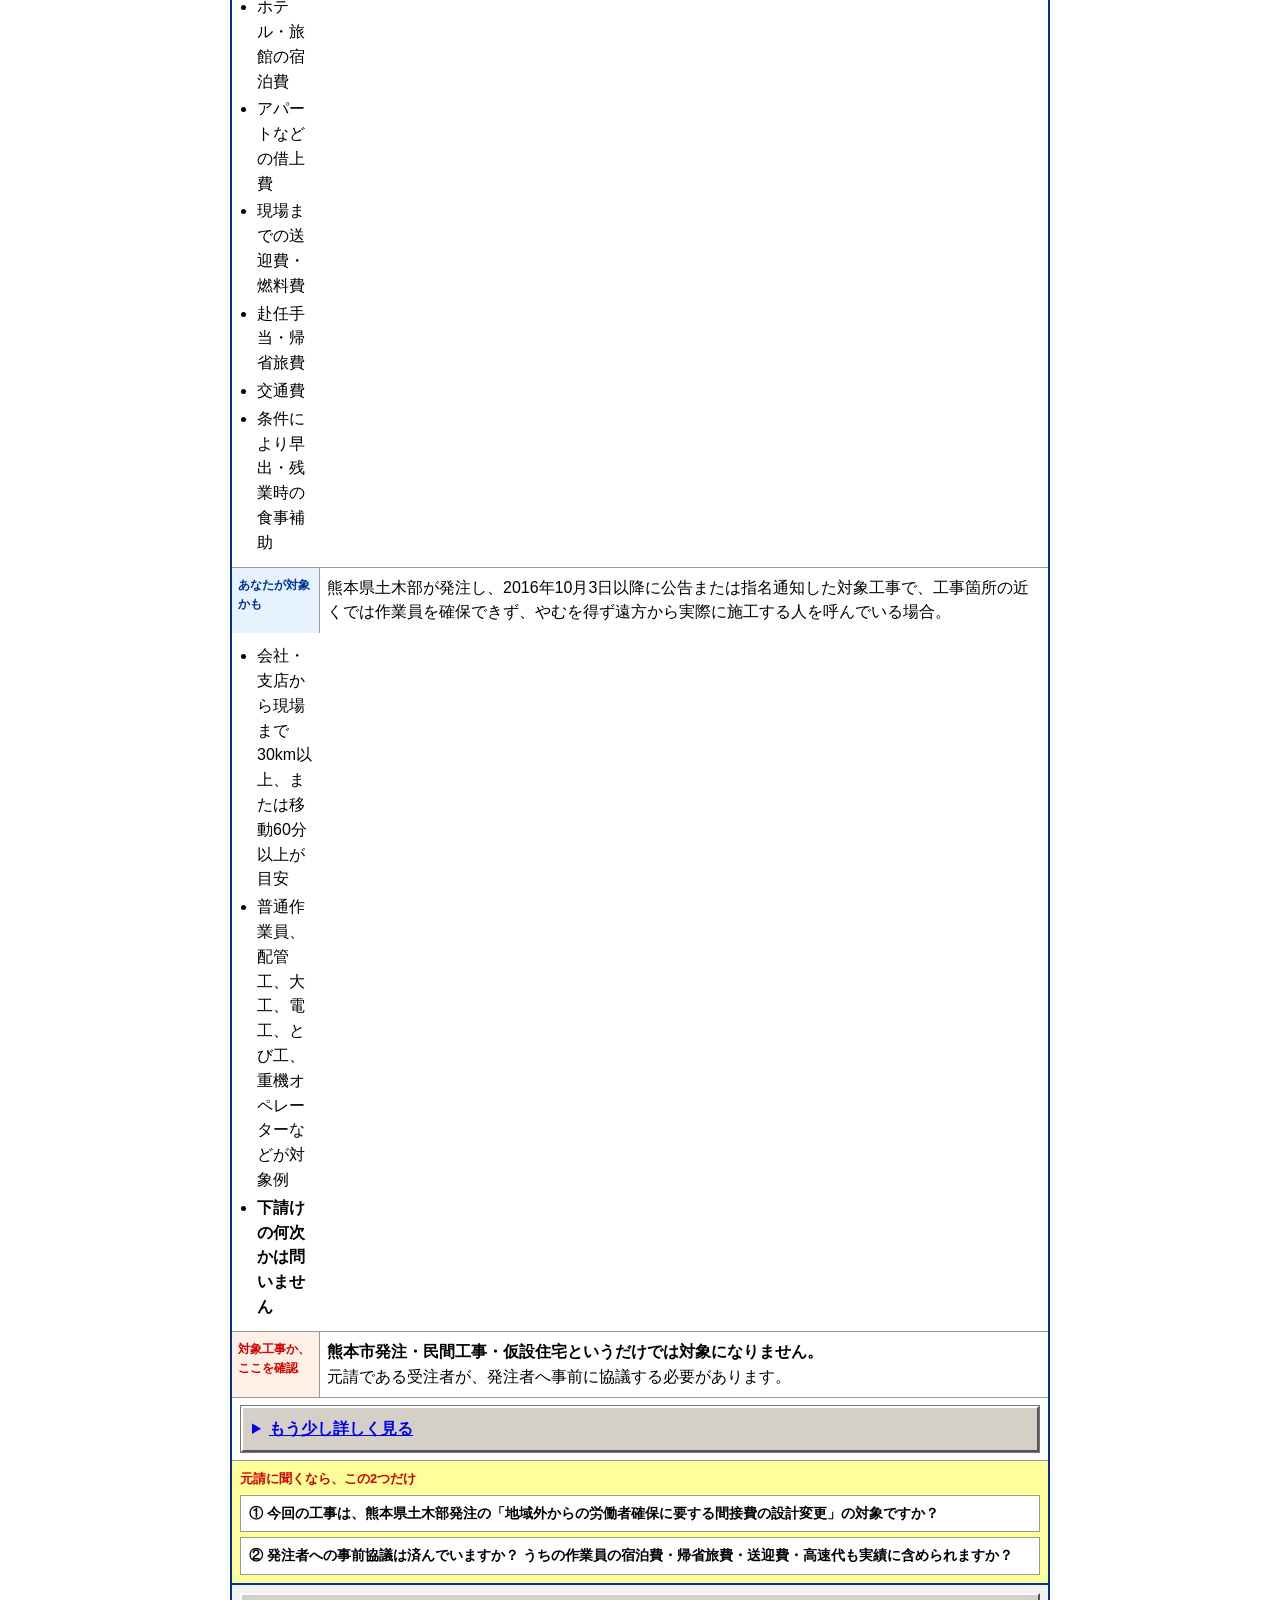
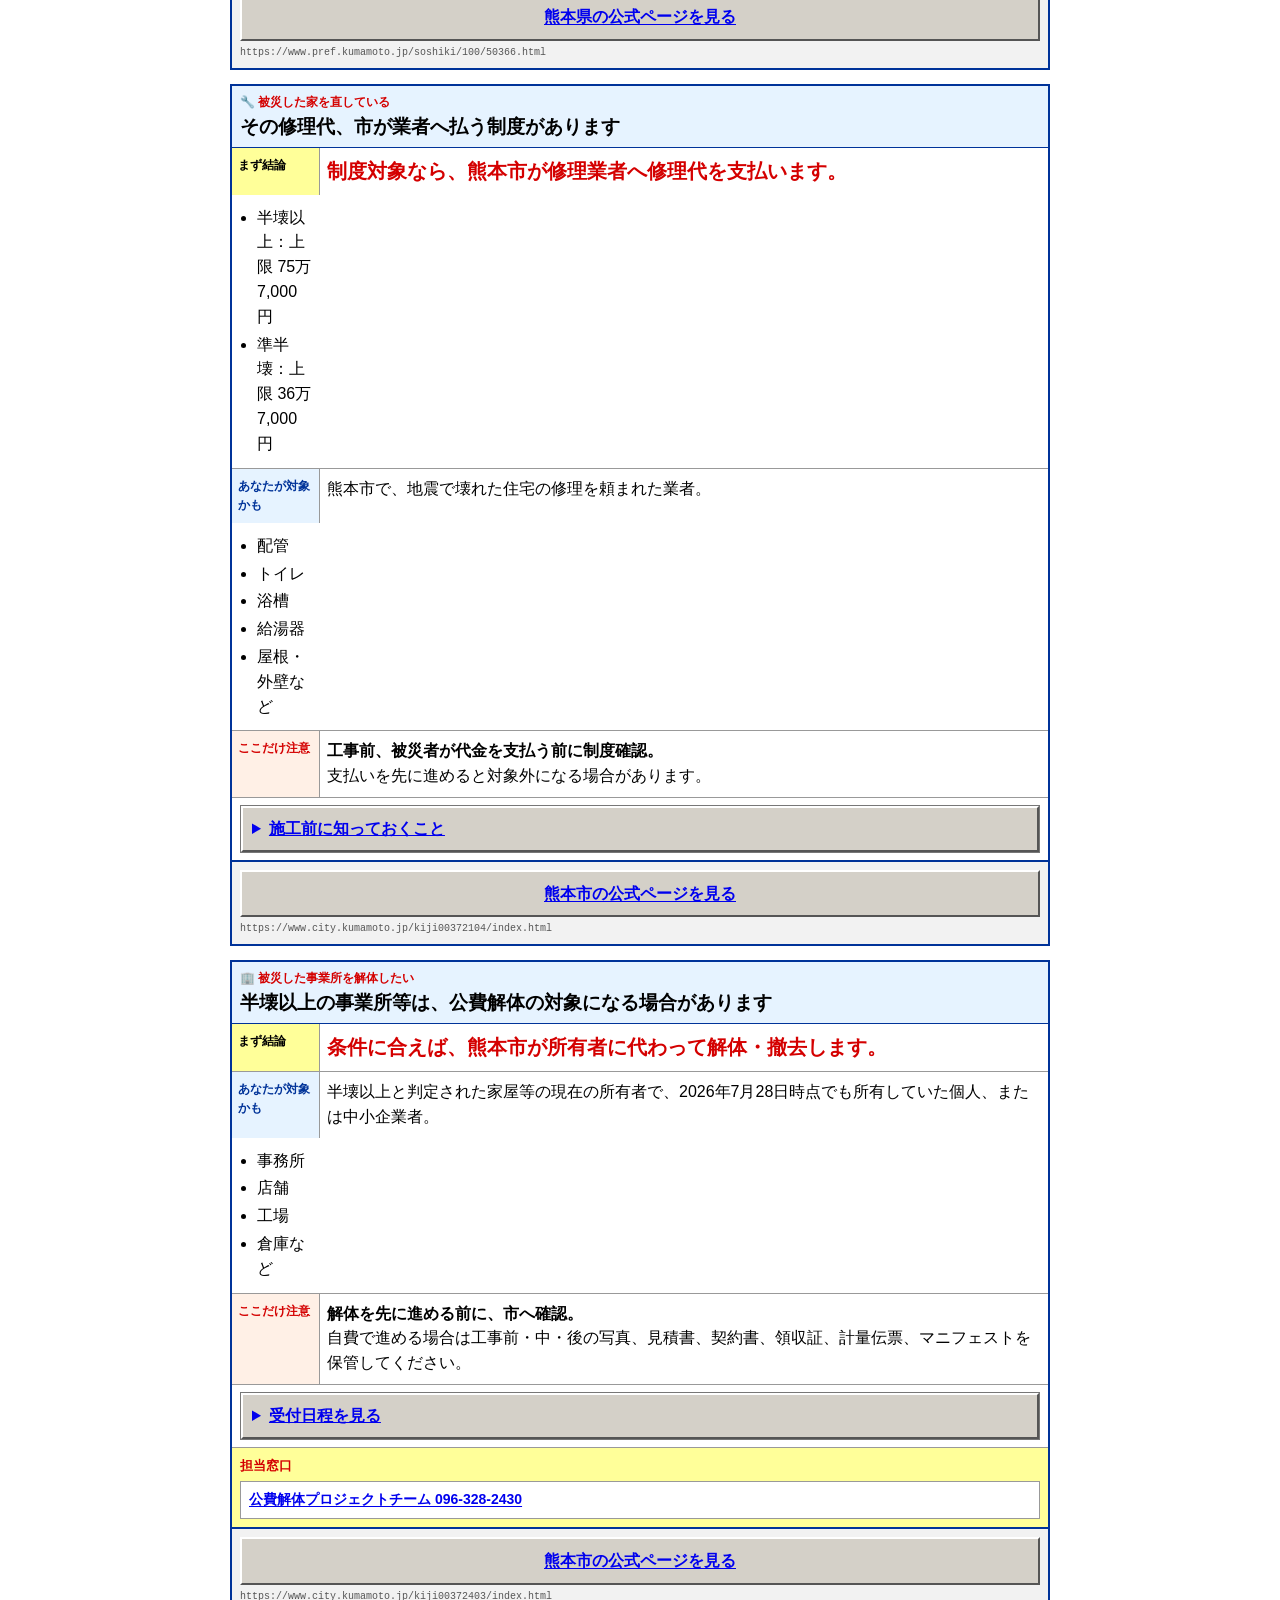
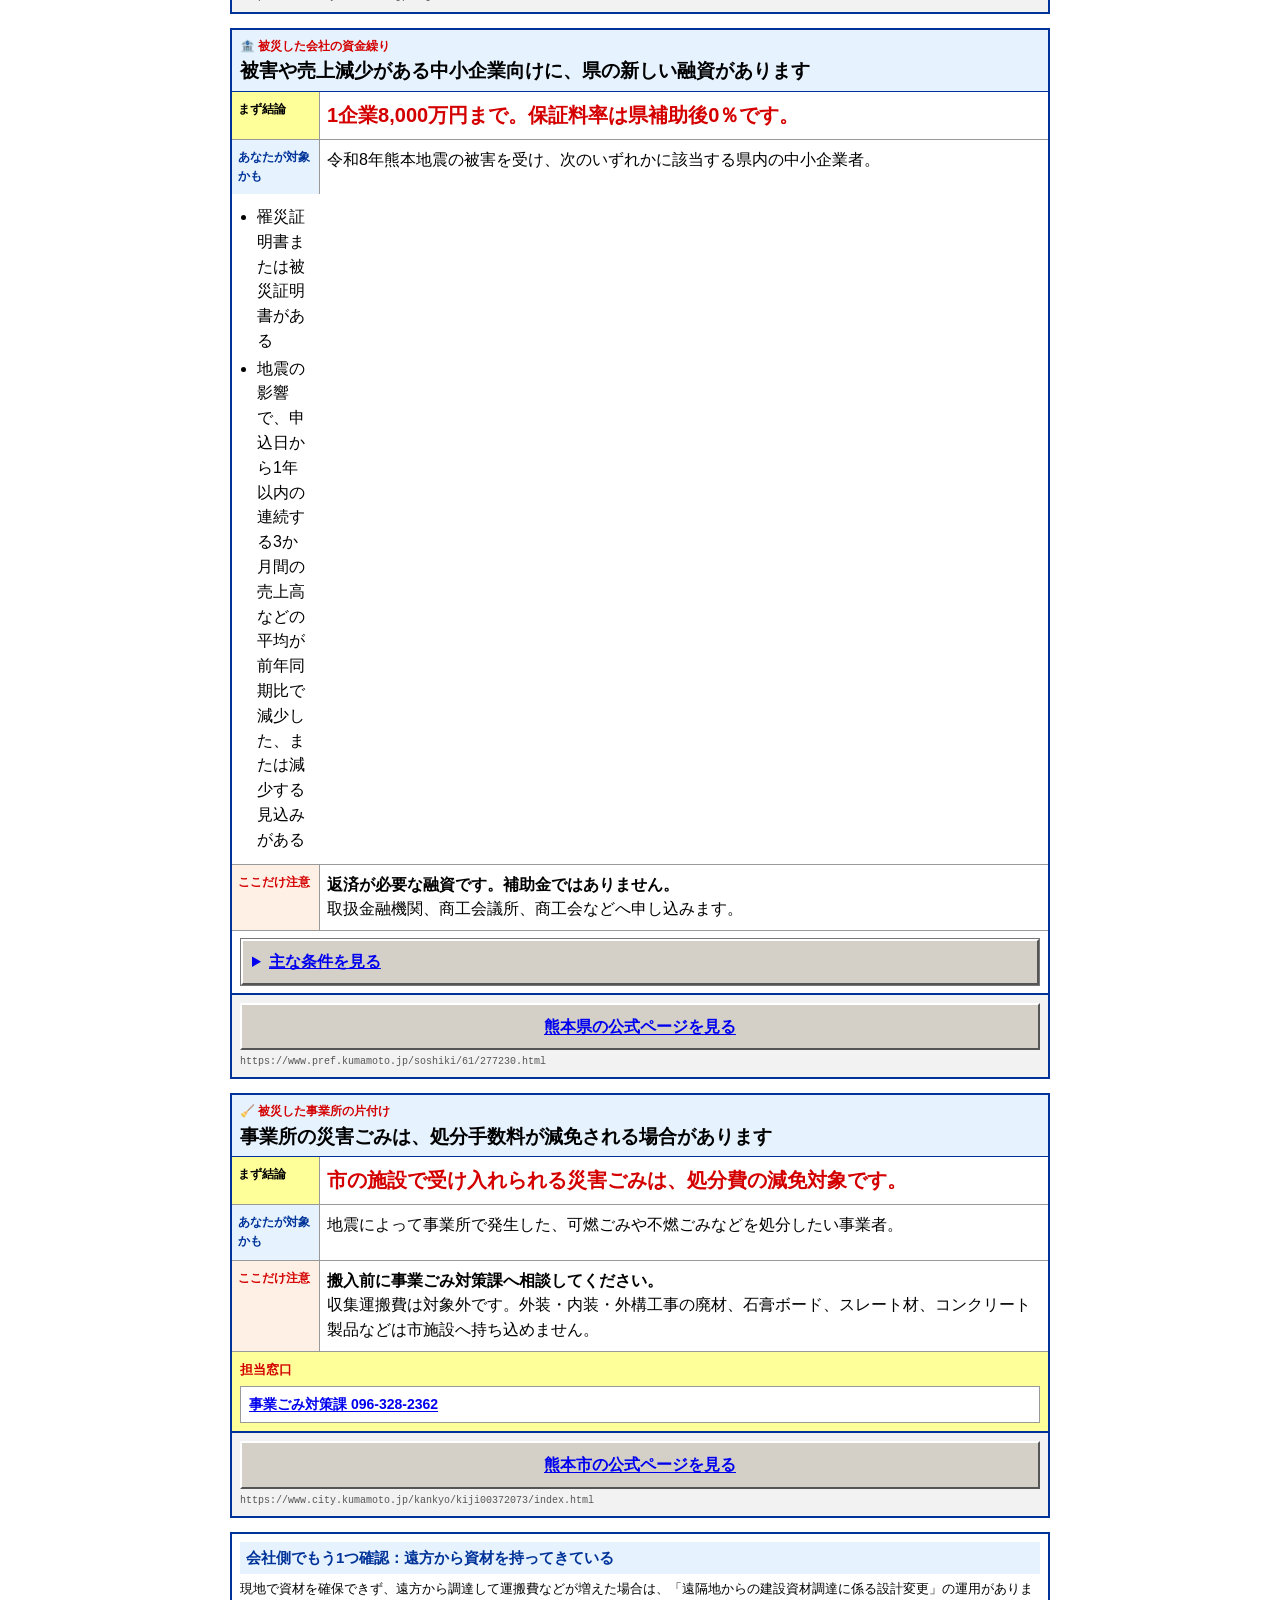
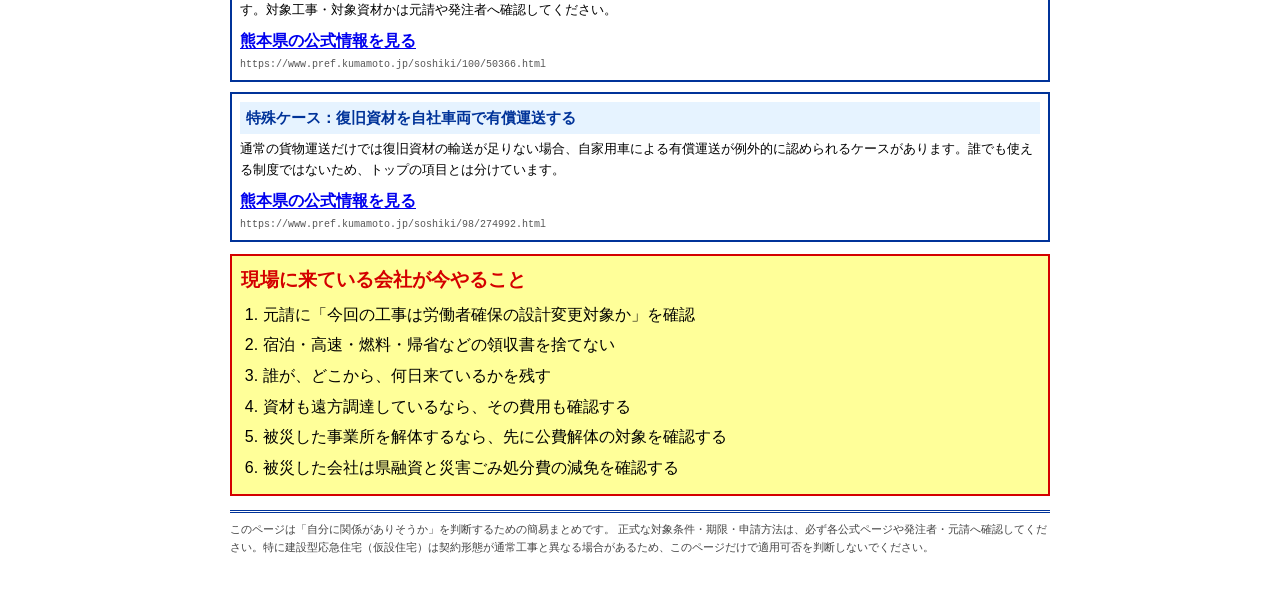
==== commit 8840d7ec: "現場・会社向けページを平成自治体HP風に統一" ====
--- a/genba.html
+++ b/genba.html
@@ -1,8 +1,9 @@
-<!doctype html>
-<html lang="ja">
-<head>
-<meta charset="utf-8">
+<!doctype html>
+<html lang="ja">
+<head>
+<meta charset="utf-8">
 <meta name="viewport" content="width=device-width, initial-scale=1">
+<meta name="theme-color" content="#003399">
 <link rel="icon" href="data:,">
 <title>熊本へ復旧工事に来ている人へ</title>
 <meta name="description" content="熊本へ復旧・仮設住宅などの施工に入る会社や現場の人向け。高速代、遠方作業員の宿泊・移動費、被災住宅の修理制度を簡単に確認できます。">
@@ -13,361 +14,106 @@
 <meta name="twitter:card" content="summary">
 <link rel="canonical" href="https://dokechi.github.io/kumamoto/genba.html">
 <style>
-:root{
-  --text:#2F2A27;
-  --muted:#756860;
-  --bg:#F7F3EE;
-  --white:#FFFFFF;
-  --line:#E6DDD5;
-
-  --hero:#B39B8D;
-  --hero-accent:#D8C8BD;
-
-  --primary:#9C8578;
-  --primary-strong:#856F65;
-  --primary-soft:#F2ECE7;
-
-  --info:#9A867A;
-  --info-soft:#F4EEEA;
-
-  --success:#8FA193;
-  --success-soft:#EEF3EF;
-
-  --caution:#B39A82;
-  --caution-soft:#F8F2EC;
-
-  --neutral-soft:#F1EBE5;
-}
+:root{--blue:#003399;--link:#0000ee;--visited:#551a8b;--red:#d40000;--yellow:#ffff99;--pale-blue:#e6f3ff;--gray:#d4d0c8;--line:#666;--text:#000}
 *{box-sizing:border-box}
-html{scroll-behavior:smooth}
-body{
-  margin:0;
-  background:var(--bg);
-  color:var(--text);
-  font-family:-apple-system,BlinkMacSystemFont,"Segoe UI","Hiragino Sans","Yu Gothic UI","Yu Gothic",Meiryo,sans-serif;
-  line-height:1.7;
-}
-a{color:inherit}
-.skip-link{position:fixed;top:8px;left:8px;z-index:10;padding:10px 14px;border-radius:10px;background:#fff;color:var(--text);font-weight:900;transform:translateY(-150%)}
-.skip-link:focus{transform:translateY(0)}
-a:focus-visible{outline:3px solid #5F4B40;outline-offset:3px}
-summary:focus-visible{outline:0;box-shadow:inset 0 0 0 3px #5F4B40}
-.wrap{max-width:760px;margin:0 auto;padding:0 16px 72px}
-
-.hero{
-  background:linear-gradient(180deg, #887067 0%, #7F695F 100%);
-  color:#fff;
-  border-bottom:4px solid var(--hero-accent);
-}
-.hero .wrap{padding-top:28px;padding-bottom:30px}
-.kicker{
-  display:inline-block;
-  padding:6px 11px;
-  margin-bottom:12px;
-  background:rgba(47,42,39,.22);
-  color:#fff;
-  font-size:12px;
-  font-weight:800;
-  border-radius:999px;
-  border:1px solid rgba(255,255,255,.28);
-}
-h1{
-  margin:0;
-  font-size:clamp(29px,7vw,43px);
-  line-height:1.22;
-  letter-spacing:-.03em;
-}
-.hero p{
-  margin:14px 0 0;
-  font-size:16px;
-  color:#fff;
-}
-.date{
-  margin-top:9px !important;
-  color:#fff !important;
-  font-size:12px !important;
-}
-
-.intro{
-  margin:24px 0 12px;
-  font-size:20px;
-  font-weight:900;
-  line-height:1.45;
-}
-.intro small{
-  display:block;
-  margin-top:5px;
-  color:var(--muted);
-  font-size:13px;
-  font-weight:500;
-}
-
-.menu{display:grid;gap:12px}
-.menu a{
-  display:block;
-  text-decoration:none;
-  background:var(--white);
-  border:1px solid var(--line);
-  border-radius:18px;
-  padding:18px 16px;
-  box-shadow:0 3px 12px rgba(111,95,84,.05);
-}
-.menu .top{
-  display:flex;
-  align-items:center;
-  gap:10px;
-  margin-bottom:4px;
-  font-size:18px;
-  font-weight:900;
-}
-.icon{font-size:26px;line-height:1}
-.arrow{
-  display:block;
-  padding-left:37px;
-  color:var(--primary-strong);
-  font-size:17px;
-  font-weight:900;
-}
-.hint{
-  display:block;
-  padding-left:37px;
-  margin-top:3px;
-  font-size:12px;
-  color:var(--muted);
-}
-
-.note{
-  margin:16px 0 30px;
-  padding:14px 15px;
-  background:var(--neutral-soft);
-  border:1px solid var(--line);
-  border-radius:12px;
-  font-size:13px;
-}
-.note b{color:var(--text)}
-.pay-note{
-  margin:14px 0 12px;
-  padding:14px 15px;
-  background:#EEE7E1;
-  border:1px solid var(--line);
-  border-radius:14px;
-  font-size:14px;
-  line-height:1.65;
-}
-.pay-note strong{
-  display:block;
-  margin-bottom:3px;
-  font-size:15px;
-}
-.pay-note ul{
-  margin:7px 0 0;
-  padding-left:1.25em;
-}
-.pay-note li+li{margin-top:5px}
-.quick-label{
-  display:inline-block;
-  margin-bottom:8px;
-  padding:4px 9px;
-  border-radius:999px;
-  background:#ECE3DC;
-  color:#755F53;
-  font-size:12px;
-  font-weight:900;
-}
-
-.card{
-  background:var(--white);
-  border:1px solid var(--line);
-  border-radius:20px;
-  overflow:hidden;
-  margin:17px 0 24px;
-  box-shadow:0 4px 16px rgba(111,95,84,.05);
-}
-.card-head{
-  padding:18px 17px 16px;
-  border-bottom:1px solid var(--line);
-  background:#FCFAF8;
-}
-.card-head .eyebrow{
-  font-size:12px;
-  font-weight:900;
-  color:var(--muted);
-}
-.card h2{
-  margin:5px 0 0;
-  font-size:25px;
-  line-height:1.35;
-  letter-spacing:-.02em;
-}
-.card-body{padding:17px}
-
-.answer,.who,.caution{
-  margin:0 0 12px;
-  padding:15px;
-  border-radius:14px;
-}
-.answer{background:var(--success-soft)}
-.who{background:var(--info-soft)}
-.caution{background:var(--caution-soft)}
-
-.small{
-  display:block;
-  margin-bottom:4px;
-  font-size:12px;
-  font-weight:900;
-  letter-spacing:.04em;
-}
-.answer .small{color:#506458}
-.who .small{color:#655148}
-.caution .small{color:#704F3D}
-
-.answer strong{
-  display:block;
-  font-size:22px;
-  line-height:1.45;
-}
-.answer{
-  border:1px solid #DDE8E0;
-}
-.who p,.caution p{margin:0}
-.who p{font-weight:800}
-ul{margin:7px 0 0;padding-left:1.25em}
-li{margin:4px 0}
-
-.details{
-  margin-top:14px;
-  border-top:1px dashed #D8CEC5;
-  padding-top:13px;
-}
-details{
-  border:1px solid var(--line);
-  border-radius:12px;
-  background:#FCFAF7;
-  overflow:hidden;
-}
-summary{
-  cursor:pointer;
-  padding:12px 13px;
-  font-weight:900;
-}
-.detail-inner{
-  padding:0 13px 13px;
-  font-size:13px;
-  color:#57504B;
-}
-
-.ask-box{
-  margin:14px 0 0;
-  padding:15px;
-  background:#F4EFEA;
-  border:1px solid var(--line);
-  border-radius:14px;
-}
-.ask-box .ask-title{
-  display:block;
-  margin-bottom:8px;
-  font-size:13px;
-  font-weight:900;
-  color:#715E54;
-}
-.ask-box p{
-  margin:8px 0 0;
-  padding:10px 11px;
-  background:#fff;
-  border-radius:10px;
-  font-size:14px;
-  font-weight:800;
-  line-height:1.65;
-}
-.badge{
-  display:inline-block;
-  margin-top:9px;
-  padding:5px 9px;
-  border-radius:999px;
-  background:#E7EEE9;
-  color:#486052;
-  font-size:12px;
-  font-weight:900;
-}
-
-.official{margin-top:14px}
-.btn{
-  display:block;
-  width:100%;
-  text-decoration:none;
-  text-align:center;
-  padding:14px 12px;
-  background:var(--primary-strong);
-  color:#fff;
-  border-radius:11px;
-  font-weight:900;
-}
-.url{
-  display:block;
-  margin-top:8px;
-  font-size:11px;
-  line-height:1.45;
-  color:#80736B;
-  word-break:break-all;
-  overflow-wrap:anywhere;
-}
-
-.other{
-  margin:30px 0 0;
-  padding:16px 16px;
-  background:var(--white);
-  border:1px solid var(--line);
-  border-radius:14px;
-}
-.other h3{margin:0 0 8px;font-size:16px}
-.other p{margin:0 0 10px;font-size:13px;color:#5F5752}
-.other a{color:var(--primary-strong);font-weight:800;word-break:break-all}
-
-.last{
-  margin-top:28px;
-  padding:18px 16px;
-  background:#6F5A50;
-  color:#fff;
-  border-radius:16px;
-}
-.last h2{margin:0 0 10px;font-size:20px}
-.last ol{margin:0;padding-left:1.35em}
-.last li{margin:7px 0}
-
-footer{
-  margin-top:25px;
-  font-size:12px;
-  color:#6F665F;
-}
-
-@media(max-width:520px){
-  .hero .wrap{padding-top:24px;padding-bottom:25px}
-  .card h2{font-size:22px}
-  .answer strong{font-size:20px}
-}
+html{scroll-behavior:smooth;-webkit-text-size-adjust:100%}
+body{margin:0;background:#fff;color:#000;font-family:"MS PGothic","MS Gothic",Meiryo,sans-serif;font-size:16px;line-height:1.6;overflow-wrap:anywhere}
+a{color:var(--link);text-decoration:underline;text-underline-offset:2px}
+a:visited{color:var(--visited)}
+a:focus-visible,summary:focus-visible{outline:3px solid #ff0;outline-offset:2px}
+.skip-link{position:fixed;top:6px;left:6px;z-index:20;padding:8px 10px;border:2px solid #000;background:#fff;color:#000;font-weight:700;transform:translateY(-160%)}
+.skip-link:focus{transform:none}
+.retro-top{border-top:5px solid var(--blue);border-bottom:2px solid var(--blue);background:#fff}
+.retro-top__inner{width:min(100% - 24px,760px);margin:0 auto;padding:7px 0;color:var(--blue);font-size:13px;font-weight:700}
+.wrap{width:min(100% - 24px,760px);margin:0 auto;padding:0 0 36px}
+.hero{margin-top:8px;background:#fff;color:#000;border:2px solid var(--blue)}
+.hero .wrap{width:100%;padding:0}
+.hero::before{content:"■■ 復旧・事業者支援 ■■";display:block;padding:6px 8px;background:var(--blue);color:#fff;text-align:center;font-weight:700}
+.hero .wrap>*{margin-left:10px;margin-right:10px}
+.kicker{display:inline-block;margin-top:10px;margin-bottom:5px;padding:2px 6px;border:1px solid var(--blue);border-radius:0;background:var(--pale-blue);color:var(--blue);font-size:12px;font-weight:700}
+h1{margin:0;color:var(--blue);font-size:clamp(25px,7.2vw,34px);line-height:1.3;letter-spacing:0}
+.hero p{margin:7px 10px 0!important;color:#000;font-size:15px}
+.hero .date{margin-bottom:10px!important;color:var(--red)!important;font-size:12px!important;font-weight:700}
+.intro{margin:14px 0 7px;padding:5px 7px;border-left:8px solid var(--blue);border-bottom:1px solid var(--blue);color:var(--blue);font-size:20px;font-weight:700;line-height:1.4}
+.intro small{display:block;margin-top:4px;color:#000;font-size:13px;font-weight:400}
+.quick-label{display:inline-block;margin-bottom:5px;padding:2px 5px;border:1px solid var(--red);border-radius:0;background:#fff;color:var(--red);font-size:12px;font-weight:700}
+.pay-note{margin:8px 0 10px;padding:9px 10px;border:2px solid var(--red);border-radius:0;background:var(--yellow);font-size:14px;line-height:1.55}
+.pay-note strong{display:block;margin-bottom:3px;color:var(--red);font-size:16px}
+.pay-note ul{margin:5px 0 0;padding-left:1.25em}
+.pay-note li+li{margin-top:3px}
+.menu{display:grid;grid-template-columns:1fr;gap:7px}
+.menu a{display:block;padding:0;border:2px solid var(--blue);border-radius:0;background:#fff;color:#000;text-decoration:none;box-shadow:none}
+.menu .top{display:flex;align-items:center;gap:7px;margin:0;padding:6px 8px;border-bottom:1px solid var(--blue);background:var(--pale-blue);color:#000;font-size:17px;font-weight:700}
+.icon{font-size:20px;line-height:1}
+.arrow{display:block;min-height:44px;margin:7px 8px 0;padding:8px 9px;border-top:2px solid #fff;border-left:2px solid #fff;border-right:2px solid #555;border-bottom:2px solid #555;background:var(--gray);color:var(--link);font-size:15px;font-weight:700;text-align:center;text-decoration:underline}
+.hint{display:block;margin:5px 8px 8px;padding:0;color:#333;font-size:12px}
+.menu a:active .arrow{border-top-color:#555;border-left-color:#555;border-right-color:#fff;border-bottom-color:#fff}
+.note{margin:10px 0 14px;padding:7px 8px;border:1px dashed #777;border-radius:0;background:#fff;font-size:13px}
+.note b{color:var(--red)}
+.card{margin:10px 0 14px;border:2px solid var(--blue);border-radius:0;background:#fff;box-shadow:none;overflow:hidden}
+.card-head{padding:7px 8px;border-bottom:1px solid var(--blue);background:var(--pale-blue)}
+.card-head .eyebrow{color:var(--red);font-size:12px;font-weight:700}
+.card h2{margin:2px 0 0;color:#000;font-size:19px;line-height:1.35;letter-spacing:0}
+.card-body{padding:0}
+.answer,.who,.caution{display:grid;grid-template-columns:88px minmax(0,1fr);gap:0;margin:0;padding:0;border-radius:0;border-top:1px solid #999;background:#fff}
+.card-body>.answer:first-child{border-top:0}
+.small{display:block;margin:0;padding:8px 6px;border-right:1px solid #999;background:var(--yellow);color:#000!important;font-size:12px;font-weight:700;letter-spacing:0}
+.who .small{background:var(--pale-blue);color:var(--blue)!important}
+.caution .small{background:#fff0e6;color:var(--red)!important}
+.answer strong,.answer ul,.who p,.who ul,.caution p{margin:0;padding:8px 7px;color:#000;line-height:1.55}
+.answer strong{display:block;color:var(--red);font-size:20px}
+.answer ul,.who ul{padding-left:25px}
+.who p{font-weight:400}
+ul{margin:7px 0 0;padding-left:1.25em}
+li{margin:3px 0}
+.details{margin:0;padding:7px 8px;border-top:1px solid #999}
+details{border:1px solid #777;border-radius:0;background:#fff;overflow:hidden}
+summary{cursor:pointer;min-height:42px;padding:8px 9px;border-top:2px solid #fff;border-left:2px solid #fff;border-right:2px solid #555;border-bottom:2px solid #555;background:var(--gray);color:var(--link);font-weight:700;text-decoration:underline}
+.detail-inner{padding:7px 9px 9px;color:#222;font-size:13px}
+.ask-box{margin:0;padding:8px;border-top:1px solid #999;border-radius:0;background:var(--yellow)}
+.ask-box .ask-title{display:block;margin-bottom:5px;color:var(--red);font-size:13px;font-weight:700}
+.ask-box p{margin:5px 0 0;padding:7px 8px;border:1px solid #999;border-radius:0;background:#fff;font-size:14px;font-weight:700;line-height:1.55}
+.badge{display:inline-block;margin-top:5px;padding:2px 5px;border:1px solid var(--red);border-radius:0;background:var(--yellow);color:var(--red);font-size:11px;font-weight:700}
+.official{margin:0;padding:8px;border-top:2px solid var(--blue);background:#f2f2f2}
+.btn{display:block;width:100%;min-height:44px;padding:9px 10px;border-top:2px solid #fff;border-left:2px solid #fff;border-right:2px solid #555;border-bottom:2px solid #555;border-radius:0;background:var(--gray);color:var(--link)!important;text-align:center;text-decoration:underline;font-weight:700}
+.btn:visited{color:var(--visited)!important}
+.btn:active{border-top-color:#555;border-left-color:#555;border-right-color:#fff;border-bottom-color:#fff}
+.url{display:block;margin-top:5px;color:#555;font-family:monospace;font-size:10px;line-height:1.4;word-break:break-all;overflow-wrap:anywhere}
+.other{margin:10px 0 0;padding:8px;border:2px solid var(--blue);border-radius:0;background:#fff}
+.other h3{margin:0 0 5px;padding:4px 6px;background:var(--pale-blue);color:var(--blue);font-size:15px}
+.other p{margin:0 0 7px;color:#000;font-size:13px}
+.other a{color:var(--link);font-weight:700;word-break:break-all}
+.last{margin-top:12px;padding:9px;border:2px solid var(--red);border-radius:0;background:var(--yellow);color:#000}
+.last h2{margin:0 0 6px;color:var(--red);font-size:19px}
+.last ol{margin:0;padding-left:1.35em}
+.last li{margin:5px 0}
+footer{margin-top:14px;padding:8px 0;border-top:3px double var(--blue);color:#444;font-size:11px}
+@media(min-width:700px){.retro-top__inner,.wrap{width:min(100% - 40px,820px)}.menu{grid-template-columns:repeat(2,minmax(0,1fr))}.menu a{height:100%}}
+@media(max-width:520px){.answer,.who,.caution{grid-template-columns:82px minmax(0,1fr)}.small{padding:7px 5px}.answer strong,.answer ul,.who p,.who ul,.caution p{padding:7px 6px}.card h2{font-size:18px}.answer strong{font-size:18px}}
 @media(prefers-reduced-motion:reduce){html{scroll-behavior:auto}}
 </style>
 </head>
 <body>
 
 <a class="skip-link" href="#main">本文へ移動</a>
-
-<section class="hero">
-  <div class="wrap">
-    <div class="kicker">2026年7月 熊本地震</div>
-    <h1>熊本へ復旧工事・仮設住宅の施工に<br>来ている人へ</h1>
-    <p>知らずに会社負担しているお金、ありませんか？</p>
+<div class="retro-top"><div class="retro-top__inner"><a href="./">熊本支援まとめ</a> &gt; 現場・被災した会社</div></div>
+
+<section class="hero">
+  <div class="wrap">
+    <div class="kicker">2026年7月 熊本地震</div>
+    <h1>熊本へ復旧工事・仮設住宅の施工に<br>来ている人へ</h1>
+    <p>知らずに会社負担しているお金、ありませんか？</p>
     <p class="date">情報確認日：2026年8月26日</p>
-  </div>
-</section>
-
+  </div>
+</section>
+
 <main class="wrap" id="main">
-  <div class="intro">
-    <span class="quick-label">まず3秒で確認</span><br>
-    あなたの現場は、どれですか？
-    <small>制度名は知らなくて大丈夫です。近いものを押してください。</small>
-  </div>
-
+  <div class="intro">
+    <span class="quick-label">まず3秒で確認</span><br>
+    あなたの現場は、どれですか？
+    <small>制度名は知らなくて大丈夫です。近いものを押してください。</small>
+  </div>
+
   <div class="pay-note">
     <strong>先に確認</strong>
     <ul>
@@ -375,9 +121,9 @@
       <li><b>元請の発注条件や、設計変更の対象か確認が必要です。</b></li>
       <li>作業員本人に直接現金が出る制度は少なく、会社負担が軽くなる制度が中心です。</li>
     </ul>
-  </div>
-
-  <nav class="menu">
+  </div>
+
+  <nav class="menu">
     <a href="#highway">
       <span class="top"><span class="icon" aria-hidden="true">🚗</span>車で熊本へ来た</span>
       <span class="arrow">高速代 → 無料になるかも</span>
@@ -387,7 +133,7 @@
       <span class="top"><span class="icon" aria-hidden="true">👷</span>遠方から応援に来た</span>
       <span class="arrow">宿泊・移動費 → 対象工事なら設計変更</span>
       <span class="hint">熊本県土木部発注の対象工事か、元請に確認</span>
-    </a>
+    </a>
     <a href="#repair">
       <span class="top"><span class="icon" aria-hidden="true">🔧</span>被災した家を直している</span>
       <span class="arrow">修理代 → 市が払う場合あり</span>
@@ -408,158 +154,158 @@
       <span class="arrow">処分費 → 減免になる場合あり</span>
       <span class="hint">搬入前の相談が必要。工事廃材などは対象外</span>
     </a>
-  </nav>
-
-  <div class="note">
-    <b>大事：</b>「熊本へ仕事に来た」だけで、自動的に使えるわけではありません。
-    各項目で、<b>自分が対象になりそうか → 注意点 → 公式条件</b>まで確認できます。
-  </div>
-
-  <article class="card" id="highway">
-    <div class="card-head">
+  </nav>
+
+  <div class="note">
+    <b>大事：</b>「熊本へ仕事に来た」だけで、自動的に使えるわけではありません。
+    各項目で、<b>自分が対象になりそうか → 注意点 → 公式条件</b>まで確認できます。
+  </div>
+
+  <article class="card" id="highway">
+    <div class="card-head">
       <div class="eyebrow"><span aria-hidden="true">🚗</span> 車で熊本へ来た</div>
-      <h2>高速代が無料になる場合があります</h2>
-    </div>
-    <div class="card-body">
-      <div class="answer">
-        <span class="small">まず結論</span>
-        <strong>条件を満たせば、高速道路の料金が無料。</strong>
-      </div>
+      <h2>高速代が無料になる場合があります</h2>
+    </div>
+    <div class="card-body">
+      <div class="answer">
+        <span class="small">まず結論</span>
+        <strong>条件を満たせば、高速道路の料金が無料。</strong>
+      </div>
       <div class="who">
         <span class="small">あなたが対象かも</span>
         <p>熊本県内の被災自治体からの要請で、復旧のために人員や物資を運んでいる車両。</p>
-      </div>
-      <div class="caution">
-        <span class="small">ここだけ注意</span>
-        <p><b>普通に熊本で仕事をするだけでは対象になりません。</b><br>
-        「災害派遣等従事車両証明書」など、事前の手続きが必要です。</p>
-      </div>
-      <div class="details">
-        <details>
-          <summary>もう少し詳しく見る</summary>
-          <div class="detail-inner">
-            <ul>
+      </div>
+      <div class="caution">
+        <span class="small">ここだけ注意</span>
+        <p><b>普通に熊本で仕事をするだけでは対象になりません。</b><br>
+        「災害派遣等従事車両証明書」など、事前の手続きが必要です。</p>
+      </div>
+      <div class="details">
+        <details>
+          <summary>もう少し詳しく見る</summary>
+          <div class="detail-inner">
+            <ul>
               <li>熊本県内の被災自治体から要請された、人員・物資等の輸送車両が対象です。</li>
               <li>派遣要請元の公的機関に対象車両であることを確認し、最寄りの都道府県または市町村へ申請して「災害派遣等従事車両証明書」の交付を受けます。</li>
               <li>無料措置ではETCを使えません。指定された料金所レーンを利用します。</li>
-            </ul>
-          </div>
-        </details>
-      </div>
-      <div class="official">
-        <a class="btn" href="https://www.w-nexco.co.jp/emc/emcpdfs/20260730195538-01.pdf" target="_blank" rel="noopener">公式サイトで条件を見る</a>
-        <span class="url">https://www.w-nexco.co.jp/emc/emcpdfs/20260730195538-01.pdf</span>
-      </div>
-    </div>
-  </article>
-
-  <article class="card" id="stay">
-    <div class="card-head">
+            </ul>
+          </div>
+        </details>
+      </div>
+      <div class="official">
+        <a class="btn" href="https://www.w-nexco.co.jp/emc/emcpdfs/20260730195538-01.pdf" target="_blank" rel="noopener">公式サイトで条件を見る</a>
+        <span class="url">https://www.w-nexco.co.jp/emc/emcpdfs/20260730195538-01.pdf</span>
+      </div>
+    </div>
+  </article>
+
+  <article class="card" id="stay">
+    <div class="card-head">
       <div class="eyebrow"><span aria-hidden="true">👷</span> 遠方から応援に来た</div>
       <h2>熊本県土木部の対象工事なら、宿泊・移動費などを設計変更できる場合があります</h2>
-      <span class="badge">「下請け次数は問わない」と県の運用に明記</span>
-    </div>
-    <div class="card-body">
-      <div class="answer">
-        <span class="small">まず結論</span>
-        <strong>遠方から人を呼ぶために増えた費用を、工事費の設計変更に反映できる場合があります。</strong>
-        <ul>
-          <li>ホテル・旅館の宿泊費</li>
-          <li>アパートなどの借上費</li>
-          <li>現場までの送迎費・燃料費</li>
-          <li>赴任手当・帰省旅費</li>
-          <li>交通費</li>
-          <li>条件により早出・残業時の食事補助</li>
-        </ul>
-      </div>
-
-      <div class="who">
-        <span class="small">あなたが対象かも</span>
+      <span class="badge">「下請け次数は問わない」と県の運用に明記</span>
+    </div>
+    <div class="card-body">
+      <div class="answer">
+        <span class="small">まず結論</span>
+        <strong>遠方から人を呼ぶために増えた費用を、工事費の設計変更に反映できる場合があります。</strong>
+        <ul>
+          <li>ホテル・旅館の宿泊費</li>
+          <li>アパートなどの借上費</li>
+          <li>現場までの送迎費・燃料費</li>
+          <li>赴任手当・帰省旅費</li>
+          <li>交通費</li>
+          <li>条件により早出・残業時の食事補助</li>
+        </ul>
+      </div>
+
+      <div class="who">
+        <span class="small">あなたが対象かも</span>
         <p>熊本県土木部が発注し、2016年10月3日以降に公告または指名通知した対象工事で、工事箇所の近くでは作業員を確保できず、やむを得ず遠方から実際に施工する人を呼んでいる場合。</p>
-        <ul>
-          <li>会社・支店から現場まで30km以上、または移動60分以上が目安</li>
-          <li>普通作業員、配管工、大工、電工、とび工、重機オペレーターなどが対象例</li>
-          <li><b>下請けの何次かは問いません</b></li>
-        </ul>
-      </div>
-
-      <div class="caution">
+        <ul>
+          <li>会社・支店から現場まで30km以上、または移動60分以上が目安</li>
+          <li>普通作業員、配管工、大工、電工、とび工、重機オペレーターなどが対象例</li>
+          <li><b>下請けの何次かは問いません</b></li>
+        </ul>
+      </div>
+
+      <div class="caution">
         <span class="small">対象工事か、ここを確認</span>
         <p><b>熊本市発注・民間工事・仮設住宅というだけでは対象になりません。</b><br>
         元請である受注者が、発注者へ事前に協議する必要があります。</p>
-      </div>
-
-      <div class="details">
-        <details>
-          <summary>もう少し詳しく見る</summary>
-          <div class="detail-inner">
-            <ul>
+      </div>
+
+      <div class="details">
+        <details>
+          <summary>もう少し詳しく見る</summary>
+          <div class="detail-inner">
+            <ul>
               <li>別途の現金支給はありません。受注者と発注者の協議による設計変更として扱います。</li>
-              <li>領収書・宿泊者ごとの宿泊費資料・燃料費・高速道路利用料・帰省旅費など、実際に支払ったことを確認できる資料が重要です。</li>
-              <li>現場代理人・監理（主任）技術者・事務員などは、この制度上の「労働者」の対象から外れる扱いがあります。</li>
-              <li>宿泊費には県の運用上の上限額がありますが、妥当性を証明できる場合の扱いも定められています。</li>
-            </ul>
-          </div>
-        </details>
-      </div>
-
-      <div class="ask-box">
-        <span class="ask-title">元請に聞くなら、この2つだけ</span>
+              <li>領収書・宿泊者ごとの宿泊費資料・燃料費・高速道路利用料・帰省旅費など、実際に支払ったことを確認できる資料が重要です。</li>
+              <li>現場代理人・監理（主任）技術者・事務員などは、この制度上の「労働者」の対象から外れる扱いがあります。</li>
+              <li>宿泊費には県の運用上の上限額がありますが、妥当性を証明できる場合の扱いも定められています。</li>
+            </ul>
+          </div>
+        </details>
+      </div>
+
+      <div class="ask-box">
+        <span class="ask-title">元請に聞くなら、この2つだけ</span>
         <p>① 今回の工事は、熊本県土木部発注の「地域外からの労働者確保に要する間接費の設計変更」の対象ですか？</p>
         <p>② 発注者への事前協議は済んでいますか？ うちの作業員の宿泊費・帰省旅費・送迎費・高速代も実績に含められますか？</p>
-      </div>
-
-      <div class="official">
-        <a class="btn" href="https://www.pref.kumamoto.jp/soshiki/100/50366.html" target="_blank" rel="noopener">熊本県の公式ページを見る</a>
-        <span class="url">https://www.pref.kumamoto.jp/soshiki/100/50366.html</span>
-      </div>
-    </div>
-  </article>
-
+      </div>
+
+      <div class="official">
+        <a class="btn" href="https://www.pref.kumamoto.jp/soshiki/100/50366.html" target="_blank" rel="noopener">熊本県の公式ページを見る</a>
+        <span class="url">https://www.pref.kumamoto.jp/soshiki/100/50366.html</span>
+      </div>
+    </div>
+  </article>
+
   <article class="card" id="repair" data-deadline="2026-10-27">
-    <div class="card-head">
+    <div class="card-head">
       <div class="eyebrow"><span aria-hidden="true">🔧</span> 被災した家を直している</div>
-      <h2>その修理代、市が業者へ払う制度があります</h2>
-    </div>
-    <div class="card-body">
-      <div class="answer">
-        <span class="small">まず結論</span>
-        <strong>制度対象なら、熊本市が修理業者へ修理代を支払います。</strong>
-        <ul>
-          <li>半壊以上：上限 75万7,000円</li>
-          <li>準半壊：上限 36万7,000円</li>
-        </ul>
-      </div>
-      <div class="who">
-        <span class="small">あなたが対象かも</span>
-        <p>熊本市で、地震で壊れた住宅の修理を頼まれた業者。</p>
-        <ul>
-          <li>配管</li><li>トイレ</li><li>浴槽</li><li>給湯器</li><li>屋根・外壁など</li>
-        </ul>
-      </div>
+      <h2>その修理代、市が業者へ払う制度があります</h2>
+    </div>
+    <div class="card-body">
+      <div class="answer">
+        <span class="small">まず結論</span>
+        <strong>制度対象なら、熊本市が修理業者へ修理代を支払います。</strong>
+        <ul>
+          <li>半壊以上：上限 75万7,000円</li>
+          <li>準半壊：上限 36万7,000円</li>
+        </ul>
+      </div>
+      <div class="who">
+        <span class="small">あなたが対象かも</span>
+        <p>熊本市で、地震で壊れた住宅の修理を頼まれた業者。</p>
+        <ul>
+          <li>配管</li><li>トイレ</li><li>浴槽</li><li>給湯器</li><li>屋根・外壁など</li>
+        </ul>
+      </div>
       <div class="caution">
         <span class="small">ここだけ注意</span>
         <p><b>工事前、被災者が代金を支払う前に制度確認。</b><br>
         支払いを先に進めると対象外になる場合があります。</p>
-      </div>
-      <div class="details">
-        <details>
-          <summary>施工前に知っておくこと</summary>
-          <div class="detail-inner">
-            <ul>
+      </div>
+      <div class="details">
+        <details>
+          <summary>施工前に知っておくこと</summary>
+          <div class="detail-inner">
+            <ul>
               <li>被災者が利用する「住宅の応急修理」です。施工会社への補助金ではありません。</li>
               <li>施工前・施工中・施工後の写真が重要です。</li>
               <li>熊本市から施工業者への支払いには時間がかかる場合があります。</li>
               <li>原則の完了期限は2026年10月27日です。2027年1月27日まで延長する方向で国と協議済みのため、最新状況は公式ページで確認してください。</li>
-            </ul>
-          </div>
-        </details>
-      </div>
-      <div class="official">
-        <a class="btn" href="https://www.city.kumamoto.jp/kiji00372104/index.html" target="_blank" rel="noopener">熊本市の公式ページを見る</a>
-        <span class="url">https://www.city.kumamoto.jp/kiji00372104/index.html</span>
-      </div>
-    </div>
+            </ul>
+          </div>
+        </details>
+      </div>
+      <div class="official">
+        <a class="btn" href="https://www.city.kumamoto.jp/kiji00372104/index.html" target="_blank" rel="noopener">熊本市の公式ページを見る</a>
+        <span class="url">https://www.city.kumamoto.jp/kiji00372104/index.html</span>
+      </div>
+    </div>
   </article>
 
   <article class="card" id="demolition" data-deadline="2026-12-10">
@@ -680,37 +426,37 @@
       </div>
     </div>
   </article>
-
-  <section class="other">
-    <h3>会社側でもう1つ確認：遠方から資材を持ってきている</h3>
-    <p>現地で資材を確保できず、遠方から調達して運搬費などが増えた場合は、「遠隔地からの建設資材調達に係る設計変更」の運用があります。対象工事・対象資材かは元請や発注者へ確認してください。</p>
-    <a href="https://www.pref.kumamoto.jp/soshiki/100/50366.html" target="_blank" rel="noopener">熊本県の公式情報を見る</a>
-    <div class="url">https://www.pref.kumamoto.jp/soshiki/100/50366.html</div>
-  </section>
-
-  <section class="other">
-    <h3>特殊ケース：復旧資材を自社車両で有償運送する</h3>
-    <p>通常の貨物運送だけでは復旧資材の輸送が足りない場合、自家用車による有償運送が例外的に認められるケースがあります。誰でも使える制度ではないため、トップの項目とは分けています。</p>
-    <a href="https://www.pref.kumamoto.jp/soshiki/98/274992.html" target="_blank" rel="noopener">熊本県の公式情報を見る</a>
-    <div class="url">https://www.pref.kumamoto.jp/soshiki/98/274992.html</div>
-  </section>
-
-  <section class="last">
-    <h2>現場に来ている会社が今やること</h2>
-    <ol>
-      <li>元請に「今回の工事は労働者確保の設計変更対象か」を確認</li>
-      <li>宿泊・高速・燃料・帰省などの領収書を捨てない</li>
+
+  <section class="other">
+    <h3>会社側でもう1つ確認：遠方から資材を持ってきている</h3>
+    <p>現地で資材を確保できず、遠方から調達して運搬費などが増えた場合は、「遠隔地からの建設資材調達に係る設計変更」の運用があります。対象工事・対象資材かは元請や発注者へ確認してください。</p>
+    <a href="https://www.pref.kumamoto.jp/soshiki/100/50366.html" target="_blank" rel="noopener">熊本県の公式情報を見る</a>
+    <div class="url">https://www.pref.kumamoto.jp/soshiki/100/50366.html</div>
+  </section>
+
+  <section class="other">
+    <h3>特殊ケース：復旧資材を自社車両で有償運送する</h3>
+    <p>通常の貨物運送だけでは復旧資材の輸送が足りない場合、自家用車による有償運送が例外的に認められるケースがあります。誰でも使える制度ではないため、トップの項目とは分けています。</p>
+    <a href="https://www.pref.kumamoto.jp/soshiki/98/274992.html" target="_blank" rel="noopener">熊本県の公式情報を見る</a>
+    <div class="url">https://www.pref.kumamoto.jp/soshiki/98/274992.html</div>
+  </section>
+
+  <section class="last">
+    <h2>現場に来ている会社が今やること</h2>
+    <ol>
+      <li>元請に「今回の工事は労働者確保の設計変更対象か」を確認</li>
+      <li>宿泊・高速・燃料・帰省などの領収書を捨てない</li>
       <li>誰が、どこから、何日来ているかを残す</li>
       <li>資材も遠方調達しているなら、その費用も確認する</li>
       <li>被災した事業所を解体するなら、先に公費解体の対象を確認する</li>
       <li>被災した会社は県融資と災害ごみ処分費の減免を確認する</li>
-    </ol>
-  </section>
-
-  <footer>
-    このページは「自分に関係がありそうか」を判断するための簡易まとめです。
-    正式な対象条件・期限・申請方法は、必ず各公式ページや発注者・元請へ確認してください。特に建設型応急住宅（仮設住宅）は契約形態が通常工事と異なる場合があるため、このページだけで適用可否を判断しないでください。
-  </footer>
-</main>
-</body>
-</html>
+    </ol>
+  </section>
+
+  <footer>
+    このページは「自分に関係がありそうか」を判断するための簡易まとめです。
+    正式な対象条件・期限・申請方法は、必ず各公式ページや発注者・元請へ確認してください。特に建設型応急住宅（仮設住宅）は契約形態が通常工事と異なる場合があるため、このページだけで適用可否を判断しないでください。
+  </footer>
+</main>
+</body>
+</html>
